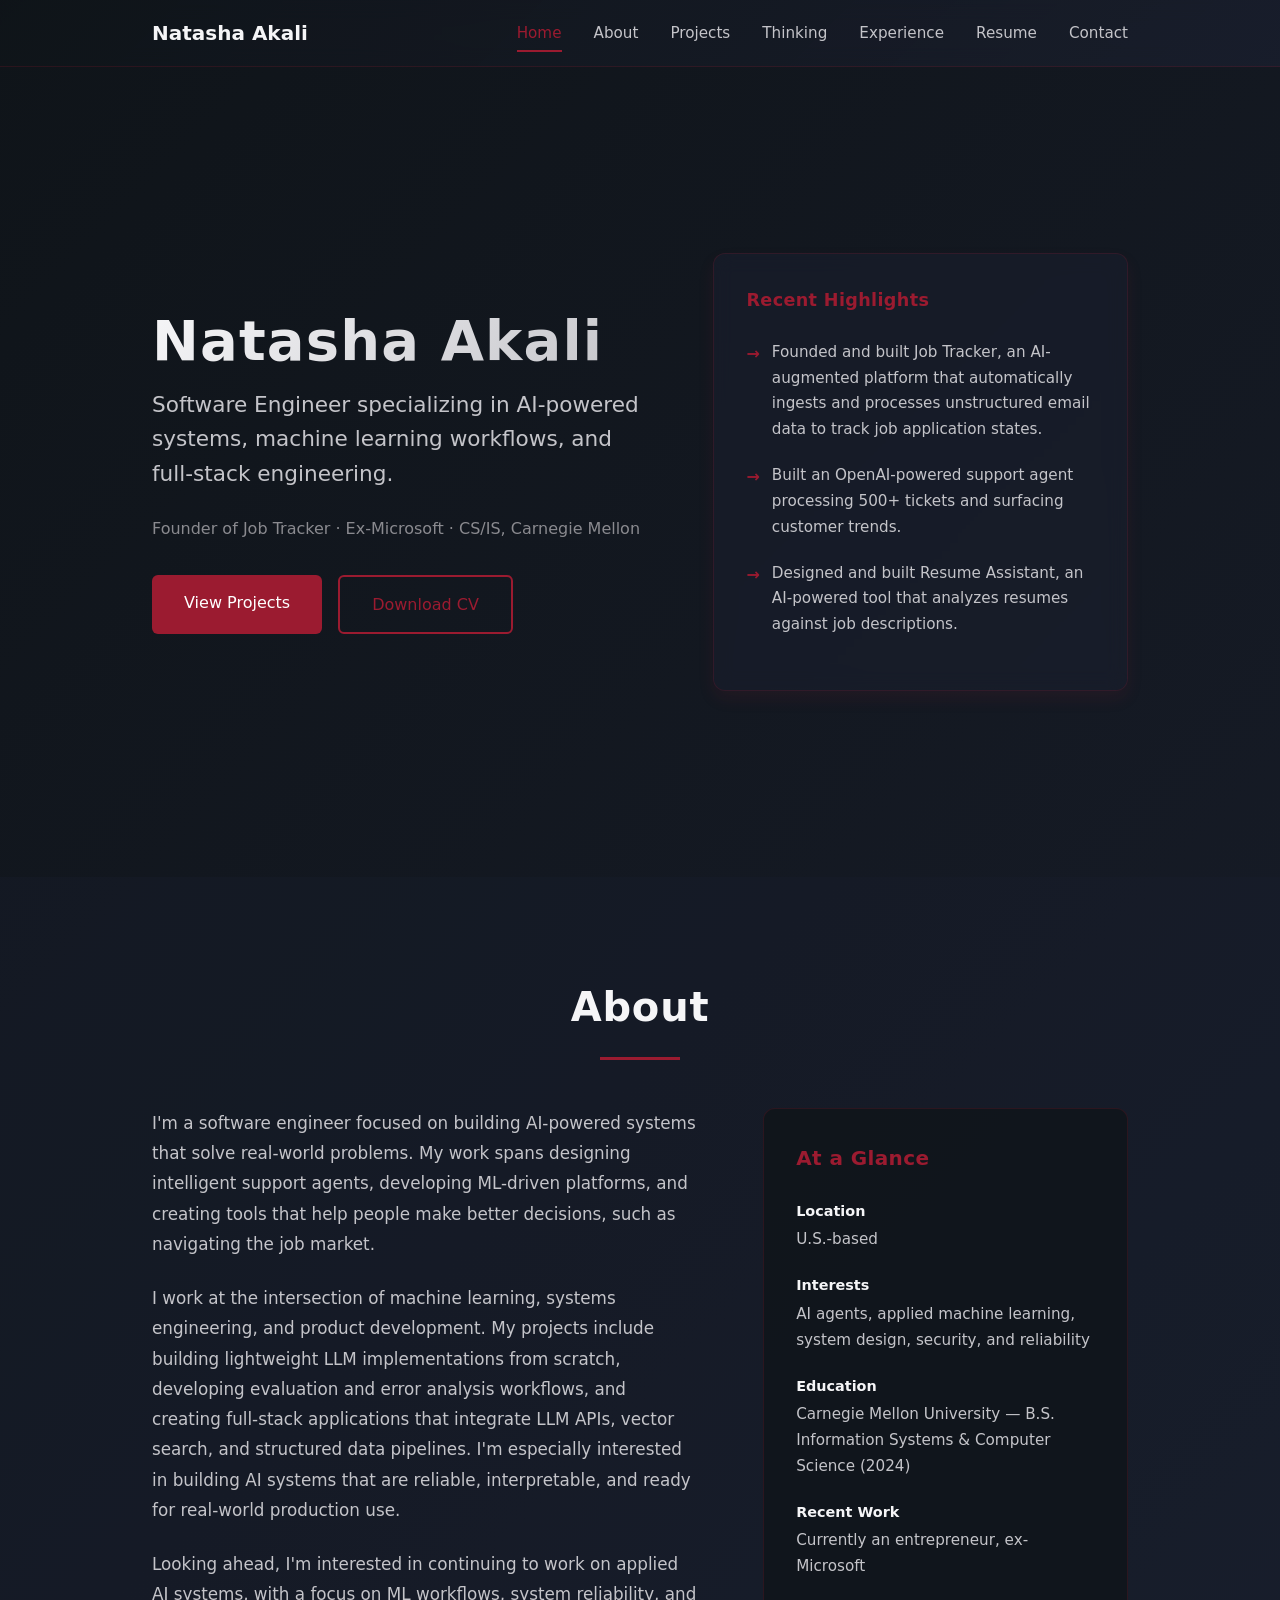
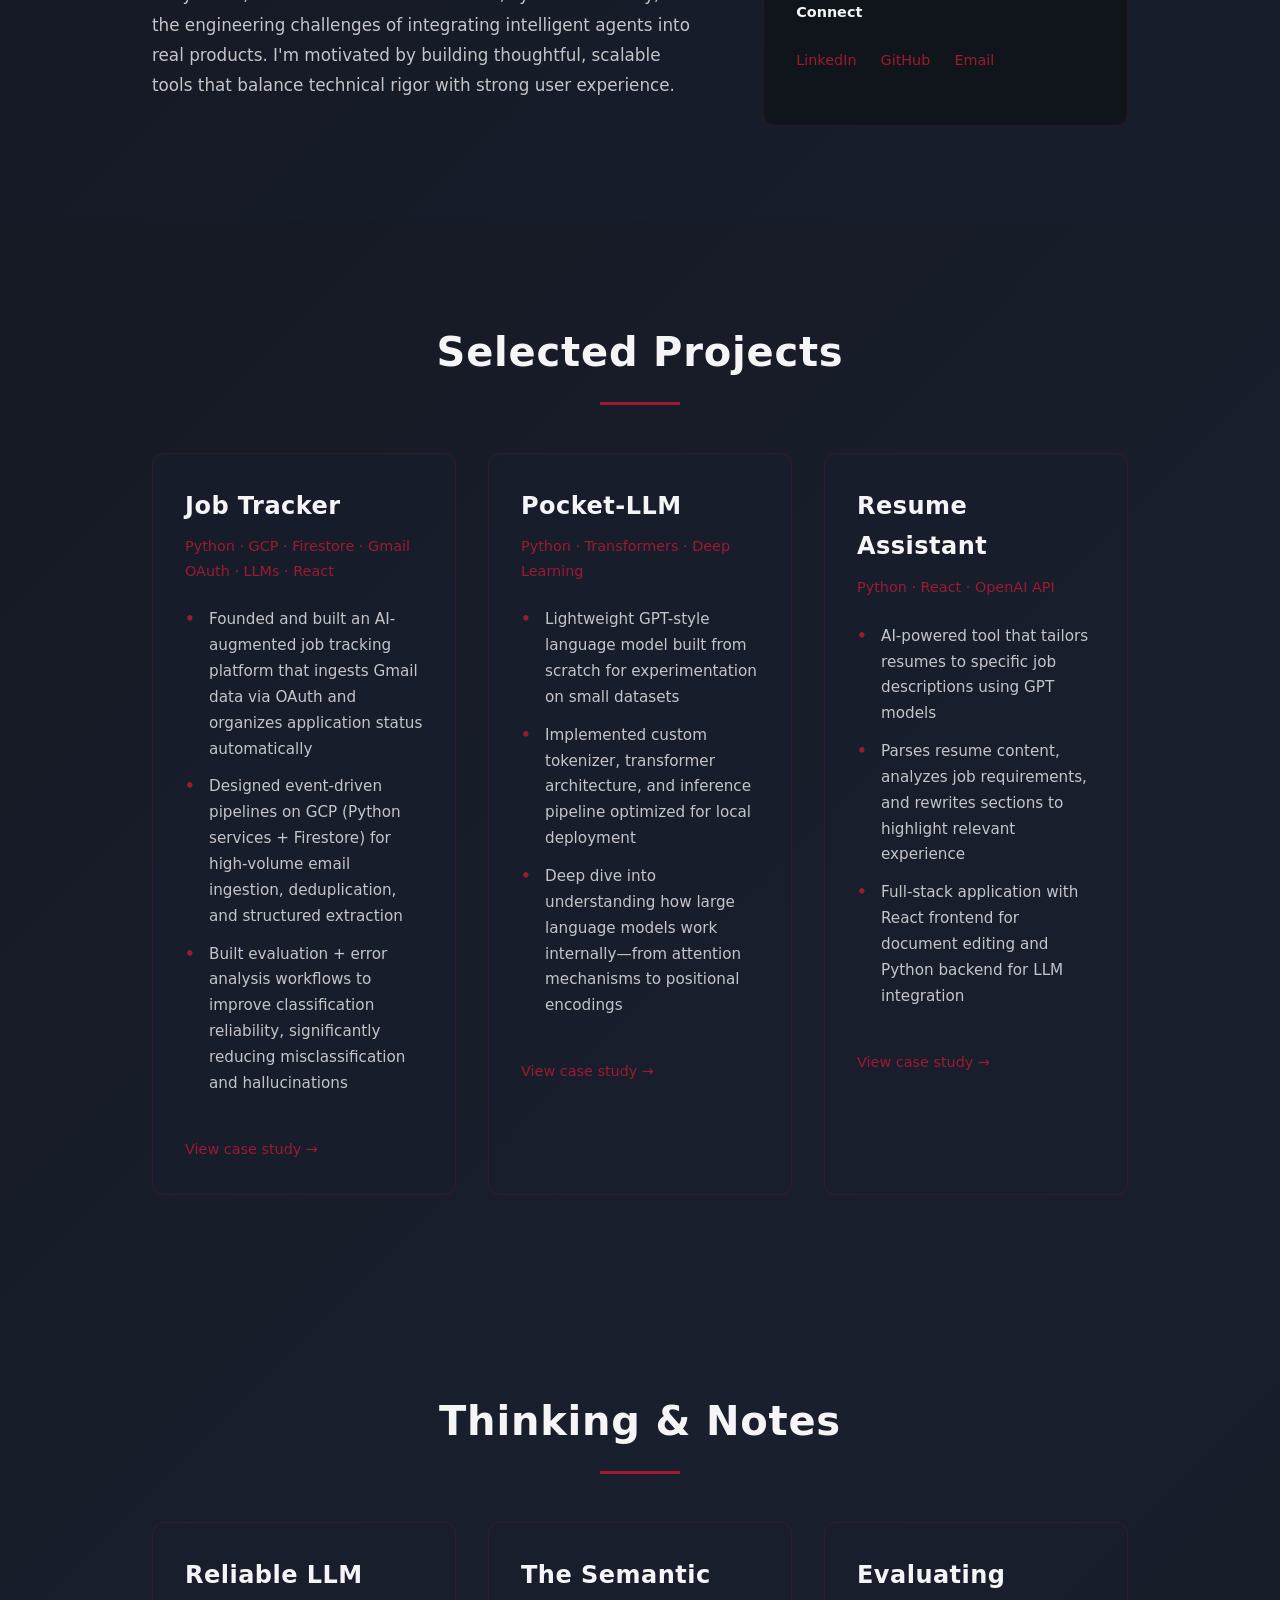
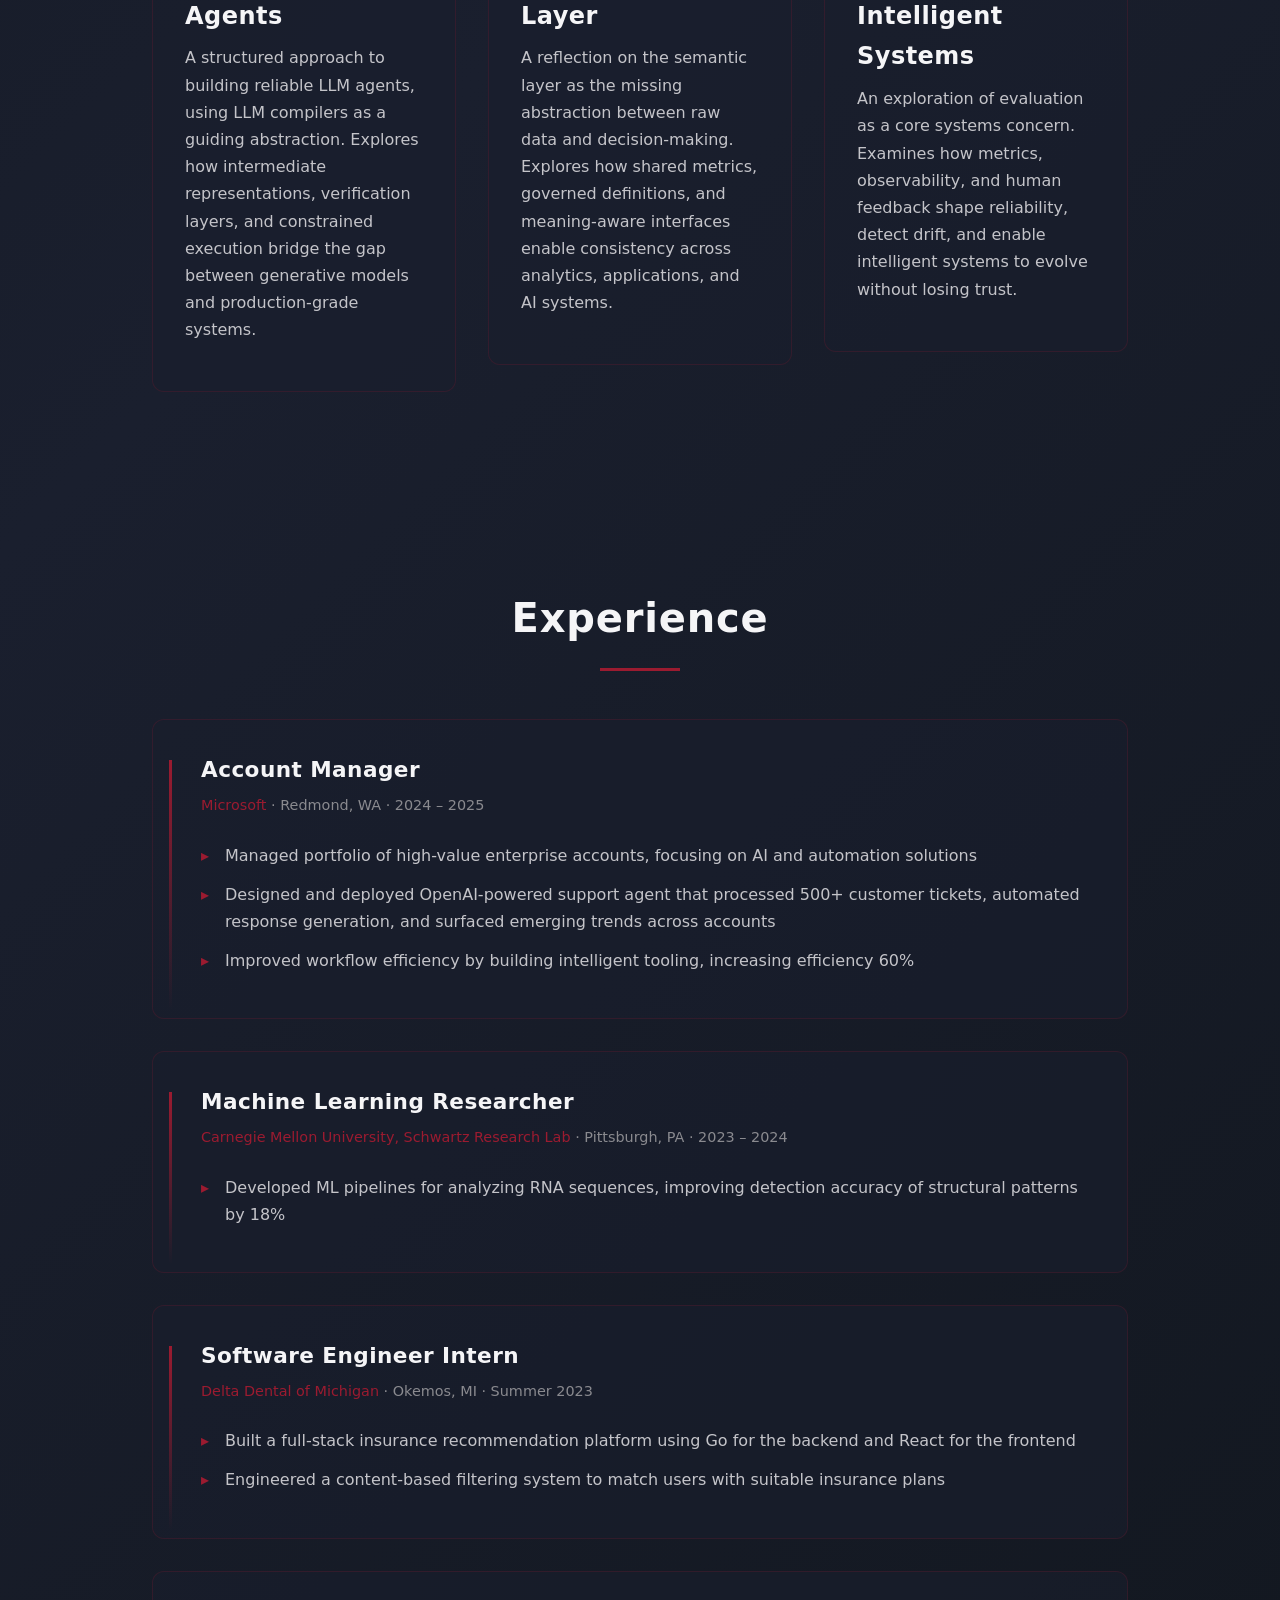
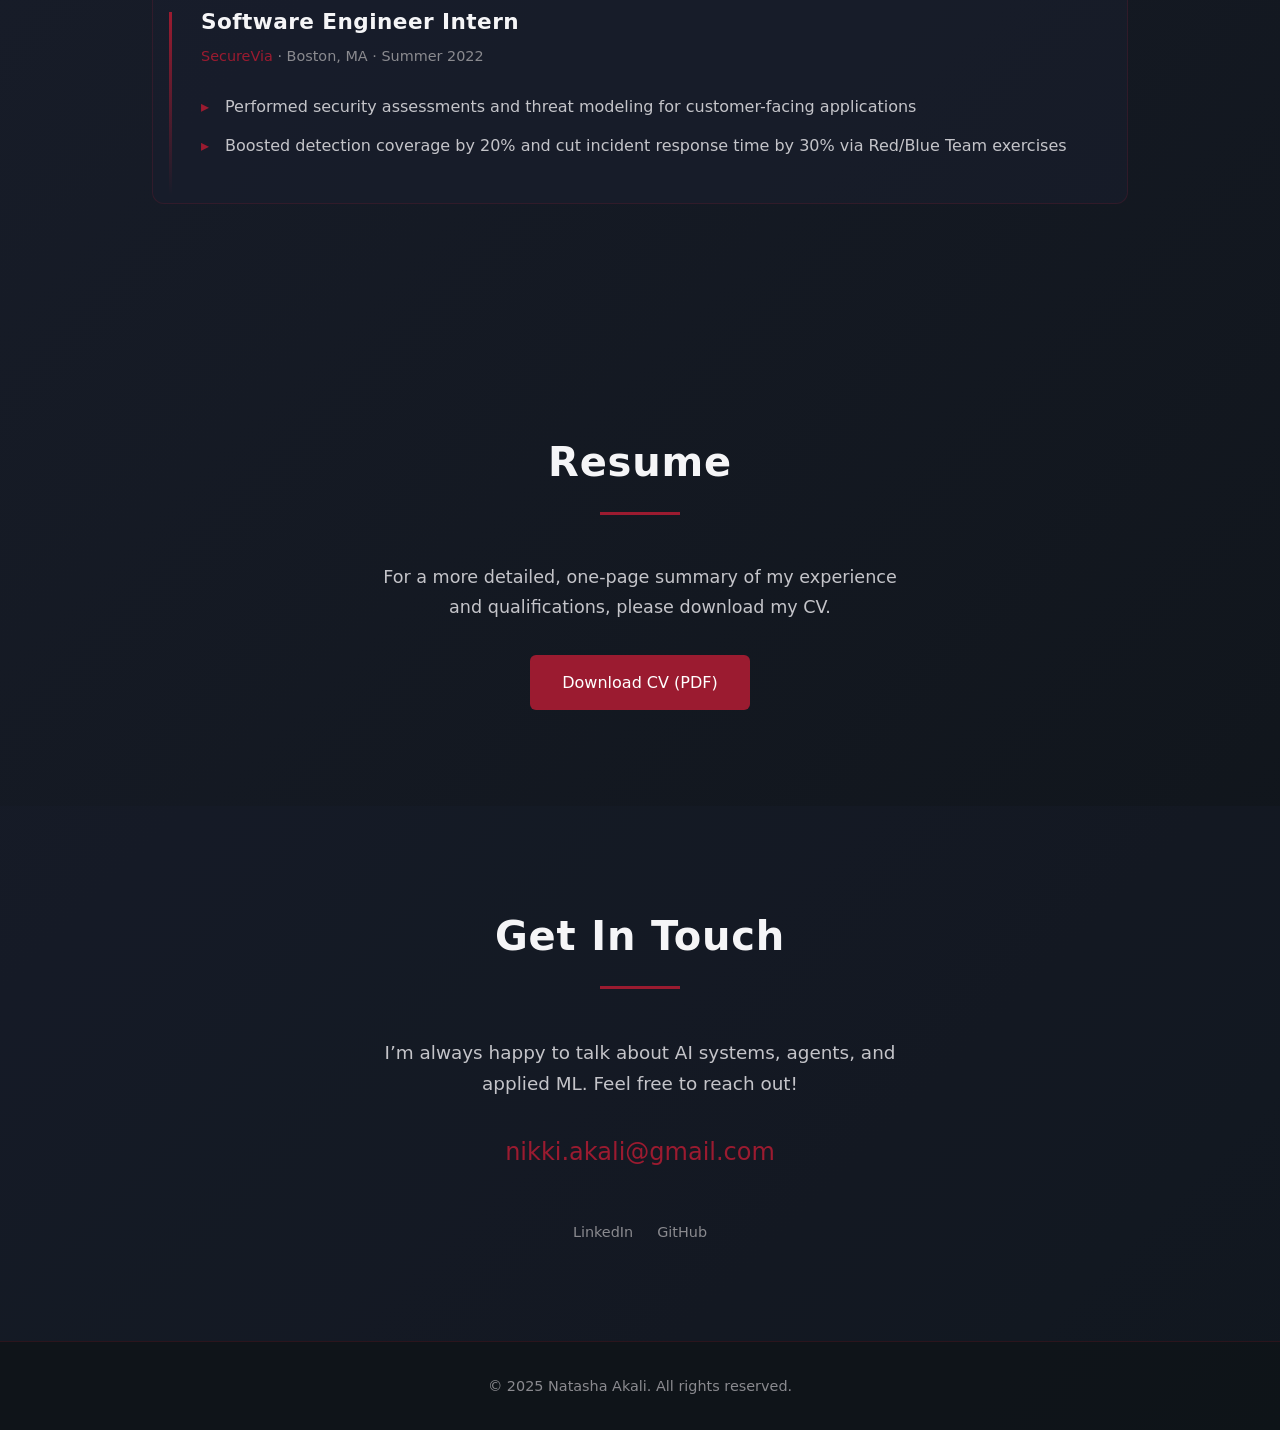
==== index.html @ da44cf82 "Update index.html" ====
<!DOCTYPE html>
<html lang="en">
<head>
    <meta charset="UTF-8">
    <meta name="viewport" content="width=device-width, initial-scale=1.0">
    <title>Natasha Akali | AI Engineer</title>
    <style>
        /* ============================================
           RESET & GLOBAL STYLES
           ============================================ */
        * {
            margin: 0;
            padding: 0;
            box-sizing: border-box;
        }

        html {
            scroll-behavior: smooth;
        }

        body {
            font-family: system-ui, -apple-system, BlinkMacSystemFont, "Inter", "Segoe UI", sans-serif;
            background: linear-gradient(135deg, #0f1419 0%, #1a1f2e 50%, #0f1419 100%);
            color: #e8e9ed;
            line-height: 1.7;
            font-size: 16px;
            overflow-x: hidden;
        }

        /* ============================================
           TYPOGRAPHY
           ============================================ */
        h1, h2, h3, h4, h5, h6 {
            letter-spacing: 0.02em;
            font-weight: 600;
            color: #f5f5f7;
        }

        h1 {
            font-size: clamp(2.25rem, 5vw + 1rem, 3.5rem);
            line-height: 1.1;
            margin-bottom: 1rem;
        }

        h2 {
            font-size: 2.5rem;
            margin-bottom: 1.5rem;
        }

        h3 {
            font-size: 1.75rem;
            margin-bottom: 1rem;
        }

        h4 {
            font-size: 1.25rem;
            margin-bottom: 0.75rem;
        }

        p {
            color: #c4c4c9;
            margin-bottom: 1rem;
        }

        a {
            color: #9b1b30;
            text-decoration: none;
            transition: all 0.3s ease;
        }

        a:hover {
        }

        /* ============================================
           LAYOUT UTILITIES
           ============================================ */
        .container {
            max-width: 1040px;
            margin: 0 auto;
            padding: 0 2rem;
        }

        .section {
            padding: 6rem 0;
        }

        .section-title {
            text-align: center;
            margin-bottom: 3rem;
            position: relative;
        }

        .section-title::after {
            content: '';
            display: block;
            width: 80px;
            height: 3px;
            background: #9b1b30;
            margin: 1rem auto 0;
        }

        /* ============================================
           NAVBAR
           ============================================ */
        .navbar {
            position: sticky;
            top: 0;
            background: linear-gradient(135deg, rgba(15, 20, 25, 0.9) 0%, rgba(26, 31, 46, 0.8) 100%);
            backdrop-filter: blur(10px);
            border-bottom: 1px solid rgba(155, 27, 48, 0.2);
            padding: 1rem 0;
            z-index: 1000;
        }

        .navbar .container {
            display: flex;
            justify-content: space-between;
            align-items: center;
        }

        .navbar-brand {
            font-size: 1.25rem;
            font-weight: 600;
            color: #f5f5f7;
            text-decoration: none;
        }

        .navbar-nav {
            display: flex;
            gap: 2rem;
            list-style: none;
        }

        .navbar-nav a {
            position: relative;
            color: #c4c4c9;
            text-decoration: none;
            font-size: 0.95rem;
            transition: all 0.3s ease;
            border-bottom: 2px solid transparent;
            padding-bottom: 0.5rem;
        }

        .navbar-nav a:hover {
            color: #9b1b30;
            border-bottom-color: #9b1b30;
            text-decoration: underline;
        }

        .navbar-nav a.nav-link--active {
            color: #9b1b30;
            border-bottom-color: #9b1b30;
        }

        /* ============================================
           BUTTONS
           ============================================ */
        .btn {
            display: inline-block;
            padding: 0.875rem 2rem;
            border-radius: 6px;
            font-weight: 500;
            text-decoration: none;
            transition: all 0.3s ease;
            cursor: pointer;
            border: none;
            font-size: 1rem;
        }

        .btn-primary {
            background: #9b1b30;
            color: #ffffff;
        }

        .btn-primary:hover {
            background: #b32338;
            transform: translateY(-2px);
            box-shadow: 0 8px 16px rgba(155, 27, 48, 0.3);
            text-decoration: none;
        }

        .btn-ghost {
            background: transparent;
            border: 2px solid #9b1b30;
            color: #9b1b30;
        }

        .btn-ghost:hover {
            background: rgba(155, 27, 48, 0.1);
            transform: translateY(-2px);
            text-decoration: none;
        }

        .btn-group {
            display: flex;
            gap: 1rem;
            flex-wrap: wrap;
        }

        /* ============================================
           HERO SECTION
           ============================================ */
        #home {
            min-height: 90vh;
            display: flex;
            align-items: center;
            padding: 4rem 0;
        }

        .hero-content {
            display: grid;
            grid-template-columns: 1.2fr 1fr;
            gap: 4rem;
            align-items: center;
        }

        .hero-left h1 {
            background: linear-gradient(135deg, #f5f5f7 0%, #c4c4c9 100%);
            -webkit-background-clip: text;
            -webkit-text-fill-color: transparent;
            background-clip: text;
        }

        .hero-tagline {
            font-size: 1.35rem;
            color: #c4c4c9;
            margin-bottom: 1.5rem;
            line-height: 1.6;
        }

        .hero-meta {
            color: #8a8a8f;
            font-size: 1rem;
            margin-bottom: 2rem;
        }

        .highlights-card {
            background: rgba(26, 31, 46, 0.6);
            border: 1px solid rgba(155, 27, 48, 0.2);
            border-radius: 12px;
            padding: 2rem;
            backdrop-filter: blur(10px);
            box-shadow: 0 8px 16px rgba(155, 27, 48, 0.1);
        }

        .highlights-card h4 {
            color: #9b1b30;
            margin-bottom: 1.5rem;
            font-size: 1.1rem;
        }

        .highlight-item {
            display: flex;
            gap: 0.75rem;
            margin-bottom: 1.25rem;
            align-items: flex-start;
        }

        .highlight-item::before {
            content: '→';
            color: #9b1b30;
            font-weight: bold;
            flex-shrink: 0;
        }

        .highlight-item p {
            margin: 0;
            font-size: 0.95rem;
            color: #c4c4c9;
        }

        /* ============================================
           ABOUT SECTION
           ============================================ */
        #about {
            background: rgba(26, 31, 46, 0.3);
        }

        .about-content {
            display: grid;
            grid-template-columns: 1.5fr 1fr;
            gap: 4rem;
        }

        .about-text p {
            font-size: 1.05rem;
            line-height: 1.8;
            margin-bottom: 1.5rem;
        }
        .glance-box {
            background: rgba(15, 20, 25, 0.8);
            border: 1px solid rgba(155, 27, 48, 0.2);
            border-radius: 12px;
            padding: 2rem;
            height: fit-content;
            justify-self: end;
        }

        .glance-box h4 {
            color: #9b1b30;
            margin-bottom: 1.5rem;
        }

        .glance-item {
            margin-bottom: 1.25rem;
        }

        .glance-item strong {
            display: block;
            color: #f5f5f7;
            font-size: 0.9rem;
            margin-bottom: 0.25rem;
        }

        .glance-item p {
            margin: 0;
            font-size: 0.95rem;
        }

        .glance-links {
            display: flex;
            gap: 1.5rem;
            margin-top: 1.5rem;
        }

        .glance-links a {
            font-size: 0.9rem;
        }

        .glance-links a:hover {
            text-decoration: underline;
        }

        /* ============================================
           CARDS (Projects, Experience, Notes)
           ============================================ */
        .cards-grid {
            display: grid;
            grid-template-columns: repeat(auto-fit, minmax(300px, 1fr));
            gap: 2rem;
            margin-top: 2rem;
        }

        .card {
            background: rgba(26, 31, 46, 0.6);
            border: 1px solid rgba(155, 27, 48, 0.2);
            border-radius: 12px;
            padding: 2rem;
            transition: all 0.3s ease;
        }

        .card--clickable:hover {
            transform: translateY(-4px);
            box-shadow: 0 12px 24px rgba(155, 27, 48, 0.2);
            border-color: rgba(155, 27, 48, 0.4);
            cursor: pointer;
        }

        .card--clickable:hover h3 {
            color: #9b1b30;
            text-decoration: underline;
        }

        .card h3 {
            color: #f5f5f7;
            font-size: 1.5rem;
            margin-bottom: 0.5rem;
            text-decoration: none;
        }

        .card-subtitle {
            color: #9b1b30;
            font-size: 0.9rem;
            margin-bottom: 1rem;
            font-weight: 500;
        }

        .card ul {
            list-style: none;
            margin: 1.5rem 0;
        }

        .card ul li {
            margin-bottom: 0.75rem;
            padding-left: 1.5rem;
            position: relative;
            color: #c4c4c9;
            font-size: 0.95rem;
        }

        .card ul li::before {
            content: '•';
            position: absolute;
            left: 0;
            color: #9b1b30;
            font-weight: bold;
        }

        .card-link {
            display: inline-block;
            margin-top: 1rem;
            color: #9b1b30;
            font-size: 0.9rem;
            font-weight: 500;
        }

        .card-link:hover {
            color: #c41e3a;
            text-decoration: underline;
        }

        /* ============================================
           EXPERIENCE SECTION
           ============================================ */
        .experience-timeline {
            margin-top: 3rem;
        }

        .experience-item {
            background: rgba(26, 31, 46, 0.6);
            border: 1px solid rgba(155, 27, 48, 0.2);
            border-radius: 12px;
            padding: 2rem;
            margin-bottom: 2rem;
            position: relative;
            padding-left: 3rem;
            transition: all 0.3s ease;
        }

        .experience-item::before {
            content: '';
            position: absolute;
            left: 1rem;
            top: 2.5rem;
            width: 3px;
            height: calc(100% - 3rem);
            background: linear-gradient(to bottom, #9b1b30, transparent);
        }

        .experience-item:hover {
        }

        .experience-header {
            margin-bottom: 1.5rem;
        }

        .experience-header h3 {
            font-size: 1.35rem;
            margin-bottom: 0.25rem;
        }

        .experience-meta {
            color: #8a8a8f;
            font-size: 0.9rem;
        }

        .experience-company {
            color: #9b1b30;
            font-weight: 500;
        }

        .experience-item ul {
            list-style: none;
        }

        .experience-item ul li {
            margin-bottom: 0.75rem;
            padding-left: 1.5rem;
            position: relative;
            color: #c4c4c9;
        }

        .experience-item ul li::before {
            content: '▸';
            position: absolute;
            left: 0;
            color: #9b1b30;
        }

        /* ============================================
           SKILLS SECTION
           ============================================ */
        #skills {
            background: rgba(26, 31, 46, 0.3);
        }

        .skills-grid {
            display: grid;
            grid-template-columns: repeat(auto-fit, minmax(280px, 1fr));
            gap: 2rem;
            margin-top: 2rem;
        }

        .skill-category {
            background: rgba(15, 20, 25, 0.8);
            border: 1px solid rgba(155, 27, 48, 0.2);
            border-radius: 12px;
            padding: 2rem;
        }

        .skill-category h4 {
            color: #9b1b30;
            margin-bottom: 1.25rem;
            font-size: 1.1rem;
        }

        .skill-tags {
            display: flex;
            flex-wrap: wrap;
            gap: 0.5rem;
        }

        .skill-tag {
            background: rgba(155, 27, 48, 0.1);
            border: 1px solid rgba(155, 27, 48, 0.3);
            color: #e8e9ed;
            padding: 0.5rem 1rem;
            border-radius: 20px;
            font-size: 0.85rem;
            transition: all 0.3s ease;
        }

        .skill-tag:hover {
        }

        /* ============================================
           RESUME SECTION
           ============================================ */
        .resume-content {
            text-align: center;
            max-width: 600px;
            margin: 0 auto;
        }

        .resume-content p {
            font-size: 1.1rem;
            margin-bottom: 2rem;
        }

        /* ============================================
           CONTACT SECTION
           ============================================ */
        #contact {
            background: rgba(26, 31, 46, 0.3);
        }

        .contact-content {
            text-align: center;
            max-width: 600px;
            margin: 0 auto;
        }

        .contact-content p {
            font-size: 1.15rem;
            margin-bottom: 2rem;
        }

        .contact-email {
            font-size: 1.5rem;
            font-weight: 500;
            color: #9b1b30;
            display: inline-block;
            margin-bottom: 3rem;
        }

        /* ============================================
           FOOTER
           ============================================ */
        .footer {
            background: rgba(15, 20, 25, 0.9);
            border-top: 1px solid rgba(155, 27, 48, 0.2);
            padding: 2rem 0;
            text-align: center;
        }

        .footer p {
            margin: 0;
            color: #8a8a8f;
            font-size: 0.9rem;
        }

        .footer-links {
            display: flex;
            gap: 1.5rem;
        }

        .footer-links a {
            color: #8a8a8f;
            font-size: 0.9rem;
        }

        .footer-links a:hover {
            color: #9b1b30;
            text-decoration: underline;
        }

        /* ============================================
           RESPONSIVE DESIGN
           ============================================ */
        @media (max-width: 968px) {
            .hero-content,
            .about-content {
                grid-template-columns: 1fr;
                gap: 2rem;
            }

            h1 {
                font-size: 2.75rem;
            }

            h2 {
                font-size: 2rem;
            }

            .section {
                padding: 4rem 0;
            }

            .navbar-nav {
                gap: 1rem;
            }

            .cards-grid {
                grid-template-columns: 1fr;
            }
        }

        @media (max-width: 768px) {
            .hero-content {
                grid-template-columns: 1fr;
                gap: 2rem;
            }

            #home {
                padding: 2rem 0 4rem;
            }
        }

        @media (max-width: 640px) {
            .container {
                padding: 0 1.25rem;
            }

            h1 {
                font-size: 2.25rem;
            }

            .navbar-nav {
                display: none;
            }

            .btn-group {
                flex-direction: column;
            }

            .btn {
                width: 100%;
                text-align: center;
            }

            .hero-tagline {
                font-size: 1.15rem;
            }

            .experience-item {
                padding-left: 1.5rem;
            }

            .experience-item::before {
                left: 0.5rem;
            }
        }

        /* ============================================
           ACCESSIBILITY
           ============================================ */
        *:focus {
            outline: 2px solid #9b1b30;
            outline-offset: 2px;
        }

        a:focus {
            text-decoration: underline;
        }
    </style>
</head>
<body>
    <!-- ============================================
         NAVBAR
         ============================================ -->
    <nav class="navbar">
        <div class="container">
            <a href="#home" class="navbar-brand">Natasha Akali</a>
            <ul class="navbar-nav">
                <li><a href="#home" class="nav-link--active">Home</a></li>
                <li><a href="#about">About</a></li>
                <li><a href="#projects">Projects</a></li>
                <li><a href="#thinking">Thinking</a></li>
                <li><a href="#experience">Experience</a></li>
                <li><a href="#resume">Resume</a></li>
                <li><a href="#contact">Contact</a></li>
            </ul>
        </div>
    </nav>

    <!-- ============================================
         HERO SECTION
         ============================================ -->
    <section id="home" class="section">
        <div class="container">
            <div class="hero-content">
                <div class="hero-left">
                    <h1>Natasha Akali</h1>
                    <p class="hero-tagline">Software Engineer specializing in AI-powered systems, machine learning workflows, and full-stack engineering.</p>
                    <p class="hero-meta"> Founder of Job Tracker · Ex-Microsoft · CS/IS, Carnegie Mellon</p>
                    <div class="btn-group">
                        <a href="#projects" class="btn btn-primary">View Projects</a>
                        <a href="assets/resume.pdf" class="btn btn-ghost" download>Download CV</a>
                    </div>
                </div>
                <div class="hero-right">
                    <div class="highlights-card">
                        <h4>Recent Highlights</h4>
                        <div class="highlight-item">
                            <p>Founded and built Job Tracker, an AI-augmented platform that automatically ingests and processes unstructured email data to track job application states.</p>
                        </div>
                        <div class="highlight-item">
                            <p>Built an OpenAI-powered support agent processing 500+ tickets and surfacing customer trends.</p>
                        </div>
                        <div class="highlight-item">
                            <p>Designed and built Resume Assistant, an AI-powered tool that analyzes resumes against job descriptions.</p>
                        </div>
                    </div>
                </div>
            </div>
        </div>
    </section>

    <!-- ============================================
         ABOUT SECTION
         ============================================ -->
    <section id="about" class="section">
        <div class="container">
            <h2 class="section-title">About</h2>
            <div class="about-content">
                <div class="about-text">
                    <p>I'm a software engineer focused on building AI-powered systems that solve real-world problems. My work spans designing intelligent support agents, developing ML-driven platforms, and creating tools that help people make better decisions, such as navigating the job market.</p>
                    
                    <p>I work at the intersection of machine learning, systems engineering, and product development. My projects include building lightweight LLM implementations from scratch, developing evaluation and error analysis workflows, and creating full-stack applications that integrate LLM APIs, vector search, and structured data pipelines. I'm especially interested in building AI systems that are reliable, interpretable, and ready for real-world production use.</p>

                    <p>Looking ahead, I'm interested in continuing to work on applied AI systems, with a focus on ML workflows, system reliability, and the engineering challenges of integrating intelligent agents into real products. I'm motivated by building thoughtful, scalable tools that balance technical rigor with strong user experience.</p>
                </div>
                <div class="about-sidebar">
                    <div class="glance-box">
                        <h4>At a Glance</h4>
                        <div class="glance-item">
                            <strong>Location</strong>
                            <p>U.S.-based</p>
                        </div>
                        <div class="glance-item">
                            <strong>Interests</strong>
                            <p>AI agents, applied machine learning, system design, security, and reliability</p>
                        </div>
                        <div class="glance-item">
                            <strong>Education</strong>
                            <p>Carnegie Mellon University — B.S. Information Systems & Computer Science (2024)</p>
                        </div>
                        <div class="glance-item">
                            <strong>Recent Work</strong>
                            <p>Currently an entrepreneur, ex-Microsoft</p>
                        </div>
                        <div class="glance-item">
                            <strong>Connect</strong>
                            <div class="glance-links">
                                <a href="https://linkedin.com/in/natashaakali" target="_blank">LinkedIn</a>
                                <a href="https://github.com/nikkiakali" target="_blank">GitHub</a>
                                <a href="mailto:nikki.akali@gmail.com">Email</a>
                            </div>
                        </div>
                    </div>
                </div>
            </div>
        </div>
    </section>

    <!-- ============================================
         PROJECTS SECTION
         ============================================ -->
    <section id="projects" class="section">
        <div class="container">
            <h2 class="section-title">Selected Projects</h2>
            <div class="cards-grid">
                <!-- Project 1: Job Tracker -->
                 <div class="card">
                    <h3>Job Tracker</h3>
                    <p class="card-subtitle">Python · GCP · Firestore · Gmail OAuth · LLMs · React</p>
                    <ul>
                        <li>Founded and built an AI-augmented job tracking platform that ingests Gmail data via OAuth and organizes application status automatically</li>
                        <li>Designed event-driven pipelines on GCP (Python services + Firestore) for high-volume email ingestion, deduplication, and structured extraction</li>
                        <li>Built evaluation + error analysis workflows to improve classification reliability, significantly reducing misclassification and hallucinations</li>
                    </ul>
                    <a href="projects/job-tracker.html" class="card-link">View case study →</a>
                </div>


                <!-- Project 2: Pocket-LLM -->
                <div class="card">
                    <h3>Pocket-LLM</h3>
                    <p class="card-subtitle">Python · Transformers · Deep Learning</p>
                    <ul>
                        <li>Lightweight GPT-style language model built from scratch for experimentation on small datasets</li>
                        <li>Implemented custom tokenizer, transformer architecture, and inference pipeline optimized for local deployment</li>
                        <li>Deep dive into understanding how large language models work internally—from attention mechanisms to positional encodings</li>
                    </ul>
                    <a href="projects/pocket-llm.html" class="card-link">View case study →</a>
                </div>


                <!-- Project 3: Resume Assistant -->
                <div class="card">
                    <h3>Resume Assistant</h3>
                    <p class="card-subtitle">Python · React · OpenAI API</p>
                    <ul>
                        <li>AI-powered tool that tailors resumes to specific job descriptions using GPT models</li>
                        <li>Parses resume content, analyzes job requirements, and rewrites sections to highlight relevant experience</li>
                        <li>Full-stack application with React frontend for document editing and Python backend for LLM integration</li>
                    </ul>
                    <a href="projects/resume-assistant.html" class="card-link">View case study →</a>
                </div>
            </div>
        </div>
    </section>

    <!-- ============================================
         THINKING & NOTES SECTION
         ============================================ -->
    <section id="thinking" class="section">
        <div class="container">
            <h2 class="section-title">Thinking & Notes</h2>
            <div class="cards-grid">
                <!-- Note 1 -->
                <a href="notes/note1.html">
                    <div class="card card--clickable">
                        <h3>Reliable LLM Agents</h3>
                        <p>A structured approach to building reliable LLM agents, using LLM compilers as a guiding abstraction. Explores how intermediate representations, verification layers, and constrained execution bridge the gap between generative models and production-grade systems.</p>
                    </div>
                </a>

                <!-- Note 2 -->
                <a href="notes/note2.html">
                    <div class="card card--clickable">
                        <h3>The Semantic Layer</h3>
                        <p>A reflection on the semantic layer as the missing abstraction between raw data and decision-making. Explores how shared metrics, governed definitions, and meaning-aware interfaces enable consistency across analytics, applications, and AI systems.</p>
                    </div>
                </a>

                <!-- Note 3 -->
                <a href="notes/note3.html">
                    <div class="card card--clickable">
                        <h3>Evaluating Intelligent Systems</h3>
                        <p>An exploration of evaluation as a core systems concern. Examines how metrics, observability, and human feedback shape reliability, detect drift, and enable intelligent systems to evolve without losing trust.</p>
                    </div>
                </a>
            </div>
        </div>
    </section>

    <!-- ============================================
         EXPERIENCE SECTION
         ============================================ -->
    <section id="experience" class="section">
        <div class="container">
            <h2 class="section-title">Experience</h2>
            <div class="experience-timeline">
                <!-- Experience 1: Microsoft -->
                <div class="experience-item">
                    <div class="experience-header">
                        <h3>Account Manager</h3>
                        <p class="experience-meta">
                            <span class="experience-company">Microsoft</span> · Redmond, WA · 2024 – 2025
                        </p>
                    </div>
                    <ul>
                        <li>Managed portfolio of high-value enterprise accounts, focusing on AI and automation solutions</li>
                        <li>Designed and deployed OpenAI-powered support agent that processed 500+ customer tickets, automated response generation, and surfaced emerging trends across accounts</li>
                        <li>Improved workflow efficiency by building intelligent tooling, increasing efficiency 60%</li>
                    </ul>
                </div>

                <!-- Experience 2: Carnegie Mellon -->
                <div class="experience-item">
                    <div class="experience-header">
                        <h3>Machine Learning Researcher</h3>
                        <p class="experience-meta">
                            <span class="experience-company">Carnegie Mellon University, Schwartz Research Lab</span> · Pittsburgh, PA · 2023 – 2024
                        </p>
                    </div>
                    <ul>
                        <li>Developed ML pipelines for analyzing RNA sequences, improving detection accuracy of structural patterns by 18%</li>
                    </ul>
                </div>
                
                <!-- Experience 3: Delta Dental -->
                <div class="experience-item">
                    <div class="experience-header">
                        <h3>Software Engineer Intern</h3>
                        <p class="experience-meta">
                            <span class="experience-company">Delta Dental of Michigan</span> · Okemos, MI · Summer 2023
                        </p>
                    </div>
                    <ul>
                        <li>Built a full-stack insurance recommendation platform using Go for the backend and React for the frontend</li>
                        <li>Engineered a content-based filtering system to match users with suitable insurance plans</li>
                    </ul>
                </div>
                
                <!-- Experience 4: SecureVia -->
                <div class="experience-item">
                    <div class="experience-header">
                        <h3>Software Engineer Intern</h3>
                        <p class="experience-meta">
                            <span class="experience-company">SecureVia</span> · Boston, MA · Summer 2022
                        </p>
                    </div>
                    <ul>
                        <li>Performed security assessments and threat modeling for customer-facing applications</li>
                        <li>Boosted detection coverage by 20% and cut incident response time by 30% via Red/Blue Team exercises</li>
                    </ul>
                </div>
            </div>
        </div>
    </section>

    <!-- ============================================
         RESUME (CV) SECTION
         ============================================ -->
    <section id="resume" class="section">
        <div class="container resume-content">
            <h2 class="section-title">Resume</h2>
            <p>For a more detailed, one-page summary of my experience and qualifications, please download my CV.</p>
            <a href="assets/resume.pdf" class="btn btn-primary" download>Download CV (PDF)</a>
        </div>
    </section>
    
    <!-- ============================================
         CONTACT SECTION
         ============================================ -->
    <section id="contact" class="section">
        <div class="container contact-content">
            <h2 class="section-title">Get In Touch</h2>
            <p>I’m always happy to talk about AI systems, agents, and applied ML. Feel free to reach out!</p>
            <a href="mailto:nikki.akali@gmail.com" class="contact-email">nikki.akali@gmail.com</a>
            <div class="footer-links" style="justify-content: center;">
                <a href="https://linkedin.com/in/natashaakali" target="_blank">LinkedIn</a>
                <a href="https://github.com/nikkiakali" target="_blank">GitHub</a>
            </div>
        </div>
    </section>

    <!-- ============================================
         FOOTER
         ============================================ -->
    <footer class="footer">
        <div class="container footer-content">
            <p>&copy; 2025 Natasha Akali. All rights reserved.</p>
        </div>
    </footer>
</body>
</html>
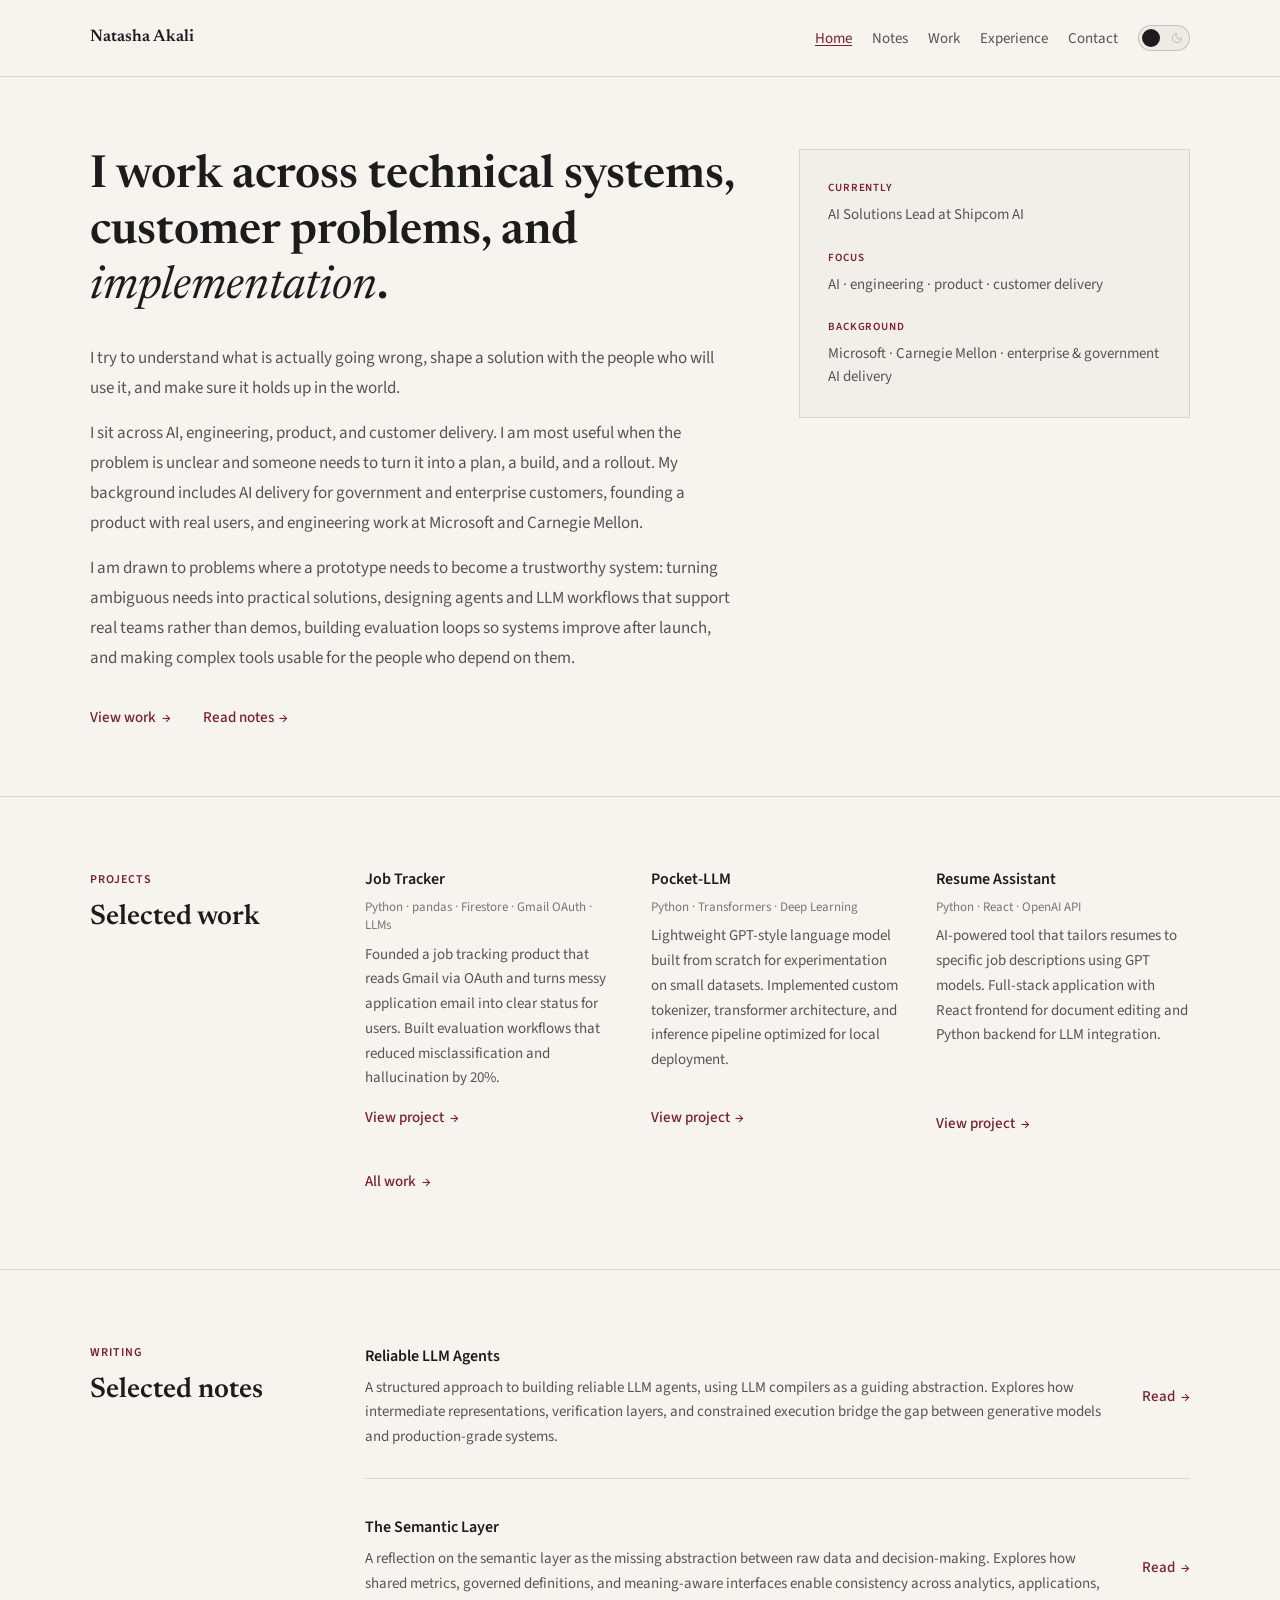
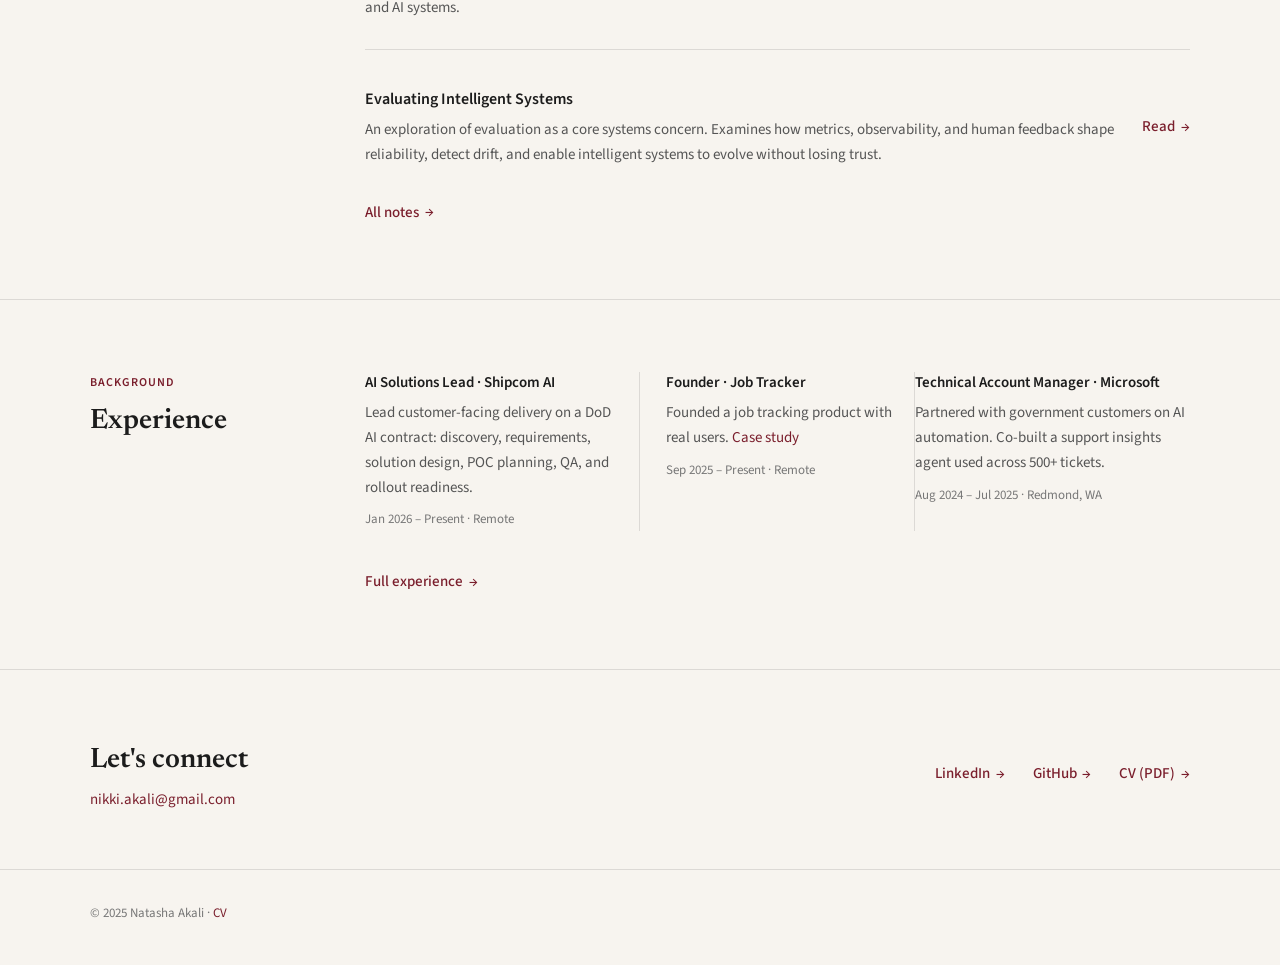
==== commit 8f9ca710: "Build editorial portfolio redesign" ====
--- a/index.html
+++ b/index.html
@@ -3,967 +3,201 @@
 <head>
     <meta charset="UTF-8">
     <meta name="viewport" content="width=device-width, initial-scale=1.0">
-    <title>Natasha Akali | AI Engineer</title>
-    <style>
-        /* ============================================
-           RESET & GLOBAL STYLES
-           ============================================ */
-        * {
-            margin: 0;
-            padding: 0;
-            box-sizing: border-box;
-        }
-
-        html {
-            scroll-behavior: smooth;
-        }
-
-        body {
-            font-family: system-ui, -apple-system, BlinkMacSystemFont, "Inter", "Segoe UI", sans-serif;
-            background: linear-gradient(135deg, #0f1419 0%, #1a1f2e 50%, #0f1419 100%);
-            color: #e8e9ed;
-            line-height: 1.7;
-            font-size: 16px;
-            overflow-x: hidden;
-        }
-
-        /* ============================================
-           TYPOGRAPHY
-           ============================================ */
-        h1, h2, h3, h4, h5, h6 {
-            letter-spacing: 0.02em;
-            font-weight: 600;
-            color: #f5f5f7;
-        }
-
-        h1 {
-            font-size: clamp(2.25rem, 5vw + 1rem, 3.5rem);
-            line-height: 1.1;
-            margin-bottom: 1rem;
-        }
-
-        h2 {
-            font-size: 2.5rem;
-            margin-bottom: 1.5rem;
-        }
-
-        h3 {
-            font-size: 1.75rem;
-            margin-bottom: 1rem;
-        }
-
-        h4 {
-            font-size: 1.25rem;
-            margin-bottom: 0.75rem;
-        }
-
-        p {
-            color: #c4c4c9;
-            margin-bottom: 1rem;
-        }
-
-        a {
-            color: #9b1b30;
-            text-decoration: none;
-            transition: all 0.3s ease;
-        }
-
-        a:hover {
-        }
-
-        /* ============================================
-           LAYOUT UTILITIES
-           ============================================ */
-        .container {
-            max-width: 1040px;
-            margin: 0 auto;
-            padding: 0 2rem;
-        }
-
-        .section {
-            padding: 6rem 0;
-        }
-
-        .section-title {
-            text-align: center;
-            margin-bottom: 3rem;
-            position: relative;
-        }
-
-        .section-title::after {
-            content: '';
-            display: block;
-            width: 80px;
-            height: 3px;
-            background: #9b1b30;
-            margin: 1rem auto 0;
-        }
-
-        /* ============================================
-           NAVBAR
-           ============================================ */
-        .navbar {
-            position: sticky;
-            top: 0;
-            background: linear-gradient(135deg, rgba(15, 20, 25, 0.9) 0%, rgba(26, 31, 46, 0.8) 100%);
-            backdrop-filter: blur(10px);
-            border-bottom: 1px solid rgba(155, 27, 48, 0.2);
-            padding: 1rem 0;
-            z-index: 1000;
-        }
-
-        .navbar .container {
-            display: flex;
-            justify-content: space-between;
-            align-items: center;
-        }
-
-        .navbar-brand {
-            font-size: 1.25rem;
-            font-weight: 600;
-            color: #f5f5f7;
-            text-decoration: none;
-        }
-
-        .navbar-nav {
-            display: flex;
-            gap: 2rem;
-            list-style: none;
-        }
-
-        .navbar-nav a {
-            position: relative;
-            color: #c4c4c9;
-            text-decoration: none;
-            font-size: 0.95rem;
-            transition: all 0.3s ease;
-            border-bottom: 2px solid transparent;
-            padding-bottom: 0.5rem;
-        }
-
-        .navbar-nav a:hover {
-            color: #9b1b30;
-            border-bottom-color: #9b1b30;
-            text-decoration: underline;
-        }
-
-        .navbar-nav a.nav-link--active {
-            color: #9b1b30;
-            border-bottom-color: #9b1b30;
-        }
-
-        /* ============================================
-           BUTTONS
-           ============================================ */
-        .btn {
-            display: inline-block;
-            padding: 0.875rem 2rem;
-            border-radius: 6px;
-            font-weight: 500;
-            text-decoration: none;
-            transition: all 0.3s ease;
-            cursor: pointer;
-            border: none;
-            font-size: 1rem;
-        }
-
-        .btn-primary {
-            background: #9b1b30;
-            color: #ffffff;
-        }
-
-        .btn-primary:hover {
-            background: #b32338;
-            transform: translateY(-2px);
-            box-shadow: 0 8px 16px rgba(155, 27, 48, 0.3);
-            text-decoration: none;
-        }
-
-        .btn-ghost {
-            background: transparent;
-            border: 2px solid #9b1b30;
-            color: #9b1b30;
-        }
-
-        .btn-ghost:hover {
-            background: rgba(155, 27, 48, 0.1);
-            transform: translateY(-2px);
-            text-decoration: none;
-        }
-
-        .btn-group {
-            display: flex;
-            gap: 1rem;
-            flex-wrap: wrap;
-        }
-
-        /* ============================================
-           HERO SECTION
-           ============================================ */
-        #home {
-            min-height: 90vh;
-            display: flex;
-            align-items: center;
-            padding: 4rem 0;
-        }
-
-        .hero-content {
-            display: grid;
-            grid-template-columns: 1.2fr 1fr;
-            gap: 4rem;
-            align-items: center;
-        }
-
-        .hero-left h1 {
-            background: linear-gradient(135deg, #f5f5f7 0%, #c4c4c9 100%);
-            -webkit-background-clip: text;
-            -webkit-text-fill-color: transparent;
-            background-clip: text;
-        }
-
-        .hero-tagline {
-            font-size: 1.35rem;
-            color: #c4c4c9;
-            margin-bottom: 1.5rem;
-            line-height: 1.6;
-        }
-
-        .hero-meta {
-            color: #8a8a8f;
-            font-size: 1rem;
-            margin-bottom: 2rem;
-        }
-
-        .highlights-card {
-            background: rgba(26, 31, 46, 0.6);
-            border: 1px solid rgba(155, 27, 48, 0.2);
-            border-radius: 12px;
-            padding: 2rem;
-            backdrop-filter: blur(10px);
-            box-shadow: 0 8px 16px rgba(155, 27, 48, 0.1);
-        }
-
-        .highlights-card h4 {
-            color: #9b1b30;
-            margin-bottom: 1.5rem;
-            font-size: 1.1rem;
-        }
-
-        .highlight-item {
-            display: flex;
-            gap: 0.75rem;
-            margin-bottom: 1.25rem;
-            align-items: flex-start;
-        }
-
-        .highlight-item::before {
-            content: '→';
-            color: #9b1b30;
-            font-weight: bold;
-            flex-shrink: 0;
-        }
-
-        .highlight-item p {
-            margin: 0;
-            font-size: 0.95rem;
-            color: #c4c4c9;
-        }
-
-        /* ============================================
-           ABOUT SECTION
-           ============================================ */
-        #about {
-            background: rgba(26, 31, 46, 0.3);
-        }
-
-        .about-content {
-            display: grid;
-            grid-template-columns: 1.5fr 1fr;
-            gap: 4rem;
-        }
-
-        .about-text p {
-            font-size: 1.05rem;
-            line-height: 1.8;
-            margin-bottom: 1.5rem;
-        }
-        .glance-box {
-            background: rgba(15, 20, 25, 0.8);
-            border: 1px solid rgba(155, 27, 48, 0.2);
-            border-radius: 12px;
-            padding: 2rem;
-            height: fit-content;
-            justify-self: end;
-        }
-
-        .glance-box h4 {
-            color: #9b1b30;
-            margin-bottom: 1.5rem;
-        }
-
-        .glance-item {
-            margin-bottom: 1.25rem;
-        }
-
-        .glance-item strong {
-            display: block;
-            color: #f5f5f7;
-            font-size: 0.9rem;
-            margin-bottom: 0.25rem;
-        }
-
-        .glance-item p {
-            margin: 0;
-            font-size: 0.95rem;
-        }
-
-        .glance-links {
-            display: flex;
-            gap: 1.5rem;
-            margin-top: 1.5rem;
-        }
-
-        .glance-links a {
-            font-size: 0.9rem;
-        }
-
-        .glance-links a:hover {
-            text-decoration: underline;
-        }
-
-        /* ============================================
-           CARDS (Projects, Experience, Notes)
-           ============================================ */
-        .cards-grid {
-            display: grid;
-            grid-template-columns: repeat(auto-fit, minmax(300px, 1fr));
-            gap: 2rem;
-            margin-top: 2rem;
-        }
-
-        .card {
-            background: rgba(26, 31, 46, 0.6);
-            border: 1px solid rgba(155, 27, 48, 0.2);
-            border-radius: 12px;
-            padding: 2rem;
-            transition: all 0.3s ease;
-        }
-
-        .card--clickable:hover {
-            transform: translateY(-4px);
-            box-shadow: 0 12px 24px rgba(155, 27, 48, 0.2);
-            border-color: rgba(155, 27, 48, 0.4);
-            cursor: pointer;
-        }
-
-        .card--clickable:hover h3 {
-            color: #9b1b30;
-            text-decoration: underline;
-        }
-
-        .card h3 {
-            color: #f5f5f7;
-            font-size: 1.5rem;
-            margin-bottom: 0.5rem;
-            text-decoration: none;
-        }
-
-        .card-subtitle {
-            color: #9b1b30;
-            font-size: 0.9rem;
-            margin-bottom: 1rem;
-            font-weight: 500;
-        }
-
-        .card ul {
-            list-style: none;
-            margin: 1.5rem 0;
-        }
-
-        .card ul li {
-            margin-bottom: 0.75rem;
-            padding-left: 1.5rem;
-            position: relative;
-            color: #c4c4c9;
-            font-size: 0.95rem;
-        }
-
-        .card ul li::before {
-            content: '•';
-            position: absolute;
-            left: 0;
-            color: #9b1b30;
-            font-weight: bold;
-        }
-
-        .card-link {
-            display: inline-block;
-            margin-top: 1rem;
-            color: #9b1b30;
-            font-size: 0.9rem;
-            font-weight: 500;
-        }
-
-        .card-link:hover {
-            color: #c41e3a;
-            text-decoration: underline;
-        }
-
-        /* ============================================
-           EXPERIENCE SECTION
-           ============================================ */
-        .experience-timeline {
-            margin-top: 3rem;
-        }
-
-        .experience-item {
-            background: rgba(26, 31, 46, 0.6);
-            border: 1px solid rgba(155, 27, 48, 0.2);
-            border-radius: 12px;
-            padding: 2rem;
-            margin-bottom: 2rem;
-            position: relative;
-            padding-left: 3rem;
-            transition: all 0.3s ease;
-        }
-
-        .experience-item::before {
-            content: '';
-            position: absolute;
-            left: 1rem;
-            top: 2.5rem;
-            width: 3px;
-            height: calc(100% - 3rem);
-            background: linear-gradient(to bottom, #9b1b30, transparent);
-        }
-
-        .experience-item:hover {
-        }
-
-        .experience-header {
-            margin-bottom: 1.5rem;
-        }
-
-        .experience-header h3 {
-            font-size: 1.35rem;
-            margin-bottom: 0.25rem;
-        }
-
-        .experience-meta {
-            color: #8a8a8f;
-            font-size: 0.9rem;
-        }
-
-        .experience-company {
-            color: #9b1b30;
-            font-weight: 500;
-        }
-
-        .experience-item ul {
-            list-style: none;
-        }
-
-        .experience-item ul li {
-            margin-bottom: 0.75rem;
-            padding-left: 1.5rem;
-            position: relative;
-            color: #c4c4c9;
-        }
-
-        .experience-item ul li::before {
-            content: '▸';
-            position: absolute;
-            left: 0;
-            color: #9b1b30;
-        }
-
-        /* ============================================
-           SKILLS SECTION
-           ============================================ */
-        #skills {
-            background: rgba(26, 31, 46, 0.3);
-        }
-
-        .skills-grid {
-            display: grid;
-            grid-template-columns: repeat(auto-fit, minmax(280px, 1fr));
-            gap: 2rem;
-            margin-top: 2rem;
-        }
-
-        .skill-category {
-            background: rgba(15, 20, 25, 0.8);
-            border: 1px solid rgba(155, 27, 48, 0.2);
-            border-radius: 12px;
-            padding: 2rem;
-        }
-
-        .skill-category h4 {
-            color: #9b1b30;
-            margin-bottom: 1.25rem;
-            font-size: 1.1rem;
-        }
-
-        .skill-tags {
-            display: flex;
-            flex-wrap: wrap;
-            gap: 0.5rem;
-        }
-
-        .skill-tag {
-            background: rgba(155, 27, 48, 0.1);
-            border: 1px solid rgba(155, 27, 48, 0.3);
-            color: #e8e9ed;
-            padding: 0.5rem 1rem;
-            border-radius: 20px;
-            font-size: 0.85rem;
-            transition: all 0.3s ease;
-        }
-
-        .skill-tag:hover {
-        }
-
-        /* ============================================
-           RESUME SECTION
-           ============================================ */
-        .resume-content {
-            text-align: center;
-            max-width: 600px;
-            margin: 0 auto;
-        }
-
-        .resume-content p {
-            font-size: 1.1rem;
-            margin-bottom: 2rem;
-        }
-
-        /* ============================================
-           CONTACT SECTION
-           ============================================ */
-        #contact {
-            background: rgba(26, 31, 46, 0.3);
-        }
-
-        .contact-content {
-            text-align: center;
-            max-width: 600px;
-            margin: 0 auto;
-        }
-
-        .contact-content p {
-            font-size: 1.15rem;
-            margin-bottom: 2rem;
-        }
-
-        .contact-email {
-            font-size: 1.5rem;
-            font-weight: 500;
-            color: #9b1b30;
-            display: inline-block;
-            margin-bottom: 3rem;
-        }
-
-        /* ============================================
-           FOOTER
-           ============================================ */
-        .footer {
-            background: rgba(15, 20, 25, 0.9);
-            border-top: 1px solid rgba(155, 27, 48, 0.2);
-            padding: 2rem 0;
-            text-align: center;
-        }
-
-        .footer p {
-            margin: 0;
-            color: #8a8a8f;
-            font-size: 0.9rem;
-        }
-
-        .footer-links {
-            display: flex;
-            gap: 1.5rem;
-        }
-
-        .footer-links a {
-            color: #8a8a8f;
-            font-size: 0.9rem;
-        }
-
-        .footer-links a:hover {
-            color: #9b1b30;
-            text-decoration: underline;
-        }
-
-        /* ============================================
-           RESPONSIVE DESIGN
-           ============================================ */
-        @media (max-width: 968px) {
-            .hero-content,
-            .about-content {
-                grid-template-columns: 1fr;
-                gap: 2rem;
-            }
-
-            h1 {
-                font-size: 2.75rem;
-            }
-
-            h2 {
-                font-size: 2rem;
-            }
-
-            .section {
-                padding: 4rem 0;
-            }
-
-            .navbar-nav {
-                gap: 1rem;
-            }
-
-            .cards-grid {
-                grid-template-columns: 1fr;
-            }
-        }
-
-        @media (max-width: 768px) {
-            .hero-content {
-                grid-template-columns: 1fr;
-                gap: 2rem;
-            }
-
-            #home {
-                padding: 2rem 0 4rem;
-            }
-        }
-
-        @media (max-width: 640px) {
-            .container {
-                padding: 0 1.25rem;
-            }
-
-            h1 {
-                font-size: 2.25rem;
-            }
-
-            .navbar-nav {
-                display: none;
-            }
-
-            .btn-group {
-                flex-direction: column;
-            }
-
-            .btn {
-                width: 100%;
-                text-align: center;
-            }
-
-            .hero-tagline {
-                font-size: 1.15rem;
-            }
-
-            .experience-item {
-                padding-left: 1.5rem;
-            }
-
-            .experience-item::before {
-                left: 0.5rem;
-            }
-        }
-
-        /* ============================================
-           ACCESSIBILITY
-           ============================================ */
-        *:focus {
-            outline: 2px solid #9b1b30;
-            outline-offset: 2px;
-        }
-
-        a:focus {
-            text-decoration: underline;
-        }
-    </style>
+    <title>Natasha Akali</title>
+    <script>
+        (function () {
+            var stored = localStorage.getItem('theme');
+            var prefersDark = window.matchMedia('(prefers-color-scheme: dark)').matches;
+            var theme = stored === 'dark' || stored === 'light'
+                ? stored
+                : (prefersDark ? 'dark' : 'light');
+            document.documentElement.dataset.theme = theme;
+        })();
+    </script>
+    <link rel="preconnect" href="https://fonts.googleapis.com">
+    <link rel="preconnect" href="https://fonts.gstatic.com" crossorigin>
+    <link href="https://fonts.googleapis.com/css2?family=Newsreader:ital,wght@0,400;0,600;1,400&family=Source+Sans+3:wght@400;500&display=swap" rel="stylesheet">
+    <link rel="stylesheet" href="css/site.css">
 </head>
-<body>
-    <!-- ============================================
-         NAVBAR
-         ============================================ -->
-    <nav class="navbar">
-        <div class="container">
-            <a href="#home" class="navbar-brand">Natasha Akali</a>
-            <ul class="navbar-nav">
-                <li><a href="#home" class="nav-link--active">Home</a></li>
-                <li><a href="#about">About</a></li>
-                <li><a href="#projects">Projects</a></li>
-                <li><a href="#thinking">Thinking</a></li>
-                <li><a href="#experience">Experience</a></li>
-                <li><a href="#resume">Resume</a></li>
-                <li><a href="#contact">Contact</a></li>
-            </ul>
+<body class="page-home">
+    <a href="#main" class="skip-link">Skip to content</a>
+
+    <header class="site-header">
+        <div class="shell site-header-inner">
+            <a href="index.html" class="site-brand">Natasha Akali</a>
+            <button type="button" class="nav-toggle" aria-expanded="false" aria-controls="site-nav-panel">Menu</button>
+            <div id="site-nav-panel" class="site-header-end">
+                <nav aria-label="Primary">
+                    <ul class="site-nav">
+                        <li><a href="index.html" aria-current="page">Home</a></li>
+                        <li><a href="notes/index.html">Notes</a></li>
+                        <li><a href="work/index.html">Work</a></li>
+                        <li><a href="experience.html">Experience</a></li>
+                        <li><a href="mailto:nikki.akali@gmail.com">Contact</a></li>
+                    </ul>
+                </nav>
+                <button type="button" class="theme-switch" role="switch" aria-checked="false" aria-label="Use dark mode">
+                    <span class="theme-switch-icons" aria-hidden="true">
+                        <svg class="theme-icon theme-icon--sun" width="12" height="12" viewBox="0 0 24 24" fill="none" stroke="currentColor" stroke-width="2" stroke-linecap="round" stroke-linejoin="round"><circle cx="12" cy="12" r="4"/><path d="M12 2v2M12 20v2M4.93 4.93l1.41 1.41M17.66 17.66l1.41 1.41M2 12h2M20 12h2M4.93 19.07l1.41-1.41M17.66 6.34l1.41-1.41"/></svg>
+                        <svg class="theme-icon theme-icon--moon" width="12" height="12" viewBox="0 0 24 24" fill="none" stroke="currentColor" stroke-width="2" stroke-linecap="round" stroke-linejoin="round"><path d="M21 12.79A9 9 0 1 1 11.21 3 7 7 0 0 0 21 12.79z"/></svg>
+                    </span>
+                    <span class="theme-switch-thumb" aria-hidden="true"></span>
+                </button>
+            </div>
         </div>
-    </nav>
-
-    <!-- ============================================
-         HERO SECTION
-         ============================================ -->
-    <section id="home" class="section">
-        <div class="container">
-            <div class="hero-content">
-                <div class="hero-left">
-                    <h1>Natasha Akali</h1>
-                    <p class="hero-tagline">Software Engineer specializing in AI-powered systems, machine learning workflows, and full-stack engineering.</p>
-                    <p class="hero-meta"> Founder of Job Tracker · Ex-Microsoft · CS/IS, Carnegie Mellon</p>
-                    <div class="btn-group">
-                        <a href="#projects" class="btn btn-primary">View Projects</a>
-                        <a href="assets/resume.pdf" class="btn btn-ghost" download>Download CV</a>
+    </header>
+
+    <main id="main">
+        <section class="home-hero" aria-labelledby="intro-heading">
+            <div class="shell home-hero-grid">
+                <div class="home-hero-main">
+                    <h1 id="intro-heading">I work across technical systems, customer problems, and <em>implementation</em>.</h1>
+                    <div class="home-hero-body">
+                        <p>I try to understand what is actually going wrong, shape a solution with the people who will use it, and make sure it holds up in the world.</p>
+                        <p>I sit across AI, engineering, product, and customer delivery. I am most useful when the problem is unclear and someone needs to turn it into a plan, a build, and a rollout. My background includes AI delivery for government and enterprise customers, founding a product with real users, and engineering work at Microsoft and Carnegie Mellon.</p>
+                        <p>I am drawn to problems where a prototype needs to become a trustworthy system: turning ambiguous needs into practical solutions, designing agents and LLM workflows that support real teams rather than demos, building evaluation loops so systems improve after launch, and making complex tools usable for the people who depend on them.</p>
                     </div>
-                </div>
-                <div class="hero-right">
-                    <div class="highlights-card">
-                        <h4>Recent Highlights</h4>
-                        <div class="highlight-item">
-                            <p>Founded and built Job Tracker, an AI-augmented platform that automatically ingests and processes unstructured email data to track job application states.</p>
-                        </div>
-                        <div class="highlight-item">
-                            <p>Built an OpenAI-powered support agent processing 500+ tickets and surfacing customer trends.</p>
-                        </div>
-                        <div class="highlight-item">
-                            <p>Designed and built Resume Assistant, an AI-powered tool that analyzes resumes against job descriptions.</p>
-                        </div>
+                    <div class="home-hero-links">
+                        <a href="work/index.html" class="editorial-link">View work</a>
+                        <a href="notes/index.html" class="editorial-link">Read notes</a>
                     </div>
                 </div>
-            </div>
-        </div>
-    </section>
-
-    <!-- ============================================
-         ABOUT SECTION
-         ============================================ -->
-    <section id="about" class="section">
-        <div class="container">
-            <h2 class="section-title">About</h2>
-            <div class="about-content">
-                <div class="about-text">
-                    <p>I'm a software engineer focused on building AI-powered systems that solve real-world problems. My work spans designing intelligent support agents, developing ML-driven platforms, and creating tools that help people make better decisions, such as navigating the job market.</p>
-                    
-                    <p>I work at the intersection of machine learning, systems engineering, and product development. My projects include building lightweight LLM implementations from scratch, developing evaluation and error analysis workflows, and creating full-stack applications that integrate LLM APIs, vector search, and structured data pipelines. I'm especially interested in building AI systems that are reliable, interpretable, and ready for real-world production use.</p>
-
-                    <p>Looking ahead, I'm interested in continuing to work on applied AI systems, with a focus on ML workflows, system reliability, and the engineering challenges of integrating intelligent agents into real products. I'm motivated by building thoughtful, scalable tools that balance technical rigor with strong user experience.</p>
-                </div>
-                <div class="about-sidebar">
-                    <div class="glance-box">
-                        <h4>At a Glance</h4>
+                <aside class="home-glance" aria-label="At a glance">
+                    <dl class="glance-list">
                         <div class="glance-item">
-                            <strong>Location</strong>
-                            <p>U.S.-based</p>
+                            <dt>Currently</dt>
+                            <dd>AI Solutions Lead at Shipcom AI</dd>
                         </div>
                         <div class="glance-item">
-                            <strong>Interests</strong>
-                            <p>AI agents, applied machine learning, system design, security, and reliability</p>
+                            <dt>Focus</dt>
+                            <dd>AI · engineering · product · customer delivery</dd>
                         </div>
                         <div class="glance-item">
-                            <strong>Education</strong>
-                            <p>Carnegie Mellon University — B.S. Information Systems & Computer Science (2024)</p>
+                            <dt>Background</dt>
+                            <dd>Microsoft · Carnegie Mellon · enterprise &amp; government AI delivery</dd>
                         </div>
-                        <div class="glance-item">
-                            <strong>Recent Work</strong>
-                            <p>Currently an entrepreneur, ex-Microsoft</p>
-                        </div>
-                        <div class="glance-item">
-                            <strong>Connect</strong>
-                            <div class="glance-links">
-                                <a href="https://linkedin.com/in/natashaakali" target="_blank">LinkedIn</a>
-                                <a href="https://github.com/nikkiakali" target="_blank">GitHub</a>
-                                <a href="mailto:nikki.akali@gmail.com">Email</a>
+                    </dl>
+                </aside>
+            </div>
+        </section>
+
+        <section class="home-section page-section--ruled" aria-labelledby="work-heading">
+            <div class="shell home-section-grid">
+                <div class="home-section-intro">
+                    <p class="section-label">Projects</p>
+                    <h2 id="work-heading">Selected work</h2>
+                </div>
+                <div class="home-section-body">
+                    <ul class="project-grid">
+                        <li class="project-card">
+                            <h3 class="project-card-title"><a href="projects/job-tracker.html">Job Tracker</a></h3>
+                            <p class="project-card-meta">Python · pandas · Firestore · Gmail OAuth · LLMs</p>
+                            <p class="project-card-desc">Founded a job tracking product that reads Gmail via OAuth and turns messy application email into clear status for users. Built evaluation workflows that reduced misclassification and hallucination by 20%.</p>
+                            <a href="projects/job-tracker.html" class="editorial-link">View project</a>
+                        </li>
+                        <li class="project-card">
+                            <h3 class="project-card-title"><a href="projects/pocket-llm.html">Pocket-LLM</a></h3>
+                            <p class="project-card-meta">Python · Transformers · Deep Learning</p>
+                            <p class="project-card-desc">Lightweight GPT-style language model built from scratch for experimentation on small datasets. Implemented custom tokenizer, transformer architecture, and inference pipeline optimized for local deployment.</p>
+                            <a href="projects/pocket-llm.html" class="editorial-link">View project</a>
+                        </li>
+                        <li class="project-card">
+                            <h3 class="project-card-title"><a href="projects/resume-assistant.html">Resume Assistant</a></h3>
+                            <p class="project-card-meta">Python · React · OpenAI API</p>
+                            <p class="project-card-desc">AI-powered tool that tailors resumes to specific job descriptions using GPT models. Full-stack application with React frontend for document editing and Python backend for LLM integration.</p>
+                            <a href="projects/resume-assistant.html" class="editorial-link">View project</a>
+                        </li>
+                    </ul>
+                    <a href="work/index.html" class="editorial-link home-section-more">All work</a>
+                </div>
+            </div>
+        </section>
+
+        <section class="home-section page-section--ruled" aria-labelledby="notes-heading">
+            <div class="shell home-section-grid">
+                <div class="home-section-intro">
+                    <p class="section-label">Writing</p>
+                    <h2 id="notes-heading">Selected notes</h2>
+                </div>
+                <div class="home-section-body">
+                    <ul class="notes-list">
+                        <li class="notes-row">
+                            <div class="notes-row-main">
+                                <a href="notes/note1.html" class="notes-row-title">Reliable LLM Agents</a>
+                                <p class="notes-row-preview">A structured approach to building reliable LLM agents, using LLM compilers as a guiding abstraction. Explores how intermediate representations, verification layers, and constrained execution bridge the gap between generative models and production-grade systems.</p>
                             </div>
-                        </div>
-                    </div>
-                </div>
-            </div>
-        </div>
-    </section>
-
-    <!-- ============================================
-         PROJECTS SECTION
-         ============================================ -->
-    <section id="projects" class="section">
-        <div class="container">
-            <h2 class="section-title">Selected Projects</h2>
-            <div class="cards-grid">
-                <!-- Project 1: Job Tracker -->
-                 <div class="card">
-                    <h3>Job Tracker</h3>
-                    <p class="card-subtitle">Python · GCP · Firestore · Gmail OAuth · LLMs · React</p>
-                    <ul>
-                        <li>Founded and built an AI-augmented job tracking platform that ingests Gmail data via OAuth and organizes application status automatically</li>
-                        <li>Designed event-driven pipelines on GCP (Python services + Firestore) for high-volume email ingestion, deduplication, and structured extraction</li>
-                        <li>Built evaluation + error analysis workflows to improve classification reliability, significantly reducing misclassification and hallucinations</li>
-                    </ul>
-                    <a href="projects/job-tracker.html" class="card-link">View case study →</a>
-                </div>
-
-
-                <!-- Project 2: Pocket-LLM -->
-                <div class="card">
-                    <h3>Pocket-LLM</h3>
-                    <p class="card-subtitle">Python · Transformers · Deep Learning</p>
-                    <ul>
-                        <li>Lightweight GPT-style language model built from scratch for experimentation on small datasets</li>
-                        <li>Implemented custom tokenizer, transformer architecture, and inference pipeline optimized for local deployment</li>
-                        <li>Deep dive into understanding how large language models work internally—from attention mechanisms to positional encodings</li>
-                    </ul>
-                    <a href="projects/pocket-llm.html" class="card-link">View case study →</a>
-                </div>
-
-
-                <!-- Project 3: Resume Assistant -->
-                <div class="card">
-                    <h3>Resume Assistant</h3>
-                    <p class="card-subtitle">Python · React · OpenAI API</p>
-                    <ul>
-                        <li>AI-powered tool that tailors resumes to specific job descriptions using GPT models</li>
-                        <li>Parses resume content, analyzes job requirements, and rewrites sections to highlight relevant experience</li>
-                        <li>Full-stack application with React frontend for document editing and Python backend for LLM integration</li>
-                    </ul>
-                    <a href="projects/resume-assistant.html" class="card-link">View case study →</a>
-                </div>
-            </div>
-        </div>
-    </section>
-
-    <!-- ============================================
-         THINKING & NOTES SECTION
-         ============================================ -->
-    <section id="thinking" class="section">
-        <div class="container">
-            <h2 class="section-title">Thinking & Notes</h2>
-            <div class="cards-grid">
-                <!-- Note 1 -->
-                <a href="notes/note1.html">
-                    <div class="card card--clickable">
-                        <h3>Reliable LLM Agents</h3>
-                        <p>A structured approach to building reliable LLM agents, using LLM compilers as a guiding abstraction. Explores how intermediate representations, verification layers, and constrained execution bridge the gap between generative models and production-grade systems.</p>
-                    </div>
-                </a>
-
-                <!-- Note 2 -->
-                <a href="notes/note2.html">
-                    <div class="card card--clickable">
-                        <h3>The Semantic Layer</h3>
-                        <p>A reflection on the semantic layer as the missing abstraction between raw data and decision-making. Explores how shared metrics, governed definitions, and meaning-aware interfaces enable consistency across analytics, applications, and AI systems.</p>
-                    </div>
-                </a>
-
-                <!-- Note 3 -->
-                <a href="notes/note3.html">
-                    <div class="card card--clickable">
-                        <h3>Evaluating Intelligent Systems</h3>
-                        <p>An exploration of evaluation as a core systems concern. Examines how metrics, observability, and human feedback shape reliability, detect drift, and enable intelligent systems to evolve without losing trust.</p>
-                    </div>
-                </a>
-            </div>
-        </div>
-    </section>
-
-    <!-- ============================================
-         EXPERIENCE SECTION
-         ============================================ -->
-    <section id="experience" class="section">
-        <div class="container">
-            <h2 class="section-title">Experience</h2>
-            <div class="experience-timeline">
-                <!-- Experience 1: Microsoft -->
-                <div class="experience-item">
-                    <div class="experience-header">
-                        <h3>Account Manager</h3>
-                        <p class="experience-meta">
-                            <span class="experience-company">Microsoft</span> · Redmond, WA · 2024 – 2025
-                        </p>
-                    </div>
-                    <ul>
-                        <li>Managed portfolio of high-value enterprise accounts, focusing on AI and automation solutions</li>
-                        <li>Designed and deployed OpenAI-powered support agent that processed 500+ customer tickets, automated response generation, and surfaced emerging trends across accounts</li>
-                        <li>Improved workflow efficiency by building intelligent tooling, increasing efficiency 60%</li>
-                    </ul>
-                </div>
-
-                <!-- Experience 2: Carnegie Mellon -->
-                <div class="experience-item">
-                    <div class="experience-header">
-                        <h3>Machine Learning Researcher</h3>
-                        <p class="experience-meta">
-                            <span class="experience-company">Carnegie Mellon University, Schwartz Research Lab</span> · Pittsburgh, PA · 2023 – 2024
-                        </p>
-                    </div>
-                    <ul>
-                        <li>Developed ML pipelines for analyzing RNA sequences, improving detection accuracy of structural patterns by 18%</li>
-                    </ul>
-                </div>
-                
-                <!-- Experience 3: Delta Dental -->
-                <div class="experience-item">
-                    <div class="experience-header">
-                        <h3>Software Engineer Intern</h3>
-                        <p class="experience-meta">
-                            <span class="experience-company">Delta Dental of Michigan</span> · Okemos, MI · Summer 2023
-                        </p>
-                    </div>
-                    <ul>
-                        <li>Built a full-stack insurance recommendation platform using Go for the backend and React for the frontend</li>
-                        <li>Engineered a content-based filtering system to match users with suitable insurance plans</li>
-                    </ul>
-                </div>
-                
-                <!-- Experience 4: SecureVia -->
-                <div class="experience-item">
-                    <div class="experience-header">
-                        <h3>Software Engineer Intern</h3>
-                        <p class="experience-meta">
-                            <span class="experience-company">SecureVia</span> · Boston, MA · Summer 2022
-                        </p>
-                    </div>
-                    <ul>
-                        <li>Performed security assessments and threat modeling for customer-facing applications</li>
-                        <li>Boosted detection coverage by 20% and cut incident response time by 30% via Red/Blue Team exercises</li>
-                    </ul>
-                </div>
-            </div>
-        </div>
-    </section>
-
-    <!-- ============================================
-         RESUME (CV) SECTION
-         ============================================ -->
-    <section id="resume" class="section">
-        <div class="container resume-content">
-            <h2 class="section-title">Resume</h2>
-            <p>For a more detailed, one-page summary of my experience and qualifications, please download my CV.</p>
-            <a href="assets/resume.pdf" class="btn btn-primary" download>Download CV (PDF)</a>
-        </div>
-    </section>
-    
-    <!-- ============================================
-         CONTACT SECTION
-         ============================================ -->
-    <section id="contact" class="section">
-        <div class="container contact-content">
-            <h2 class="section-title">Get In Touch</h2>
-            <p>I’m always happy to talk about AI systems, agents, and applied ML. Feel free to reach out!</p>
-            <a href="mailto:nikki.akali@gmail.com" class="contact-email">nikki.akali@gmail.com</a>
-            <div class="footer-links" style="justify-content: center;">
-                <a href="https://linkedin.com/in/natashaakali" target="_blank">LinkedIn</a>
-                <a href="https://github.com/nikkiakali" target="_blank">GitHub</a>
-            </div>
-        </div>
-    </section>
-
-    <!-- ============================================
-         FOOTER
-         ============================================ -->
-    <footer class="footer">
-        <div class="container footer-content">
-            <p>&copy; 2025 Natasha Akali. All rights reserved.</p>
+                            <a href="notes/note1.html" class="editorial-link notes-row-link" aria-label="Read Reliable LLM Agents">Read</a>
+                        </li>
+                        <li class="notes-row">
+                            <div class="notes-row-main">
+                                <a href="notes/note2.html" class="notes-row-title">The Semantic Layer</a>
+                                <p class="notes-row-preview">A reflection on the semantic layer as the missing abstraction between raw data and decision-making. Explores how shared metrics, governed definitions, and meaning-aware interfaces enable consistency across analytics, applications, and AI systems.</p>
+                            </div>
+                            <a href="notes/note2.html" class="editorial-link notes-row-link" aria-label="Read The Semantic Layer">Read</a>
+                        </li>
+                        <li class="notes-row">
+                            <div class="notes-row-main">
+                                <a href="notes/note3.html" class="notes-row-title">Evaluating Intelligent Systems</a>
+                                <p class="notes-row-preview">An exploration of evaluation as a core systems concern. Examines how metrics, observability, and human feedback shape reliability, detect drift, and enable intelligent systems to evolve without losing trust.</p>
+                            </div>
+                            <a href="notes/note3.html" class="editorial-link notes-row-link" aria-label="Read Evaluating Intelligent Systems">Read</a>
+                        </li>
+                    </ul>
+                    <a href="notes/index.html" class="editorial-link home-section-more">All notes</a>
+                </div>
+            </div>
+        </section>
+
+        <section class="home-section page-section--ruled" aria-labelledby="experience-heading">
+            <div class="shell home-section-grid">
+                <div class="home-section-intro">
+                    <p class="section-label">Background</p>
+                    <h2 id="experience-heading">Experience</h2>
+                </div>
+                <div class="home-section-body">
+                    <ul class="impact-grid">
+                        <li class="impact-item">
+                            <p class="impact-role">AI Solutions Lead · Shipcom AI</p>
+                            <p class="impact-detail">Lead customer-facing delivery on a DoD AI contract: discovery, requirements, solution design, POC planning, QA, and rollout readiness.</p>
+                            <p class="impact-meta">Jan 2026 – Present · Remote</p>
+                        </li>
+                        <li class="impact-item">
+                            <p class="impact-role">Founder · Job Tracker</p>
+                            <p class="impact-detail">Founded a job tracking product with real users. <a href="projects/job-tracker.html">Case study</a></p>
+                            <p class="impact-meta">Sep 2025 – Present · Remote</p>
+                        </li>
+                        <li class="impact-item">
+                            <p class="impact-role">Technical Account Manager · Microsoft</p>
+                            <p class="impact-detail">Partnered with government customers on AI automation. Co-built a support insights agent used across 500+ tickets.</p>
+                            <p class="impact-meta">Aug 2024 – Jul 2025 · Redmond, WA</p>
+                        </li>
+                    </ul>
+                    <a href="experience.html" class="editorial-link home-section-more">Full experience</a>
+                </div>
+            </div>
+        </section>
+
+        <section id="contact" class="home-section page-section--ruled home-contact" aria-labelledby="contact-heading">
+            <div class="shell home-contact-grid">
+                <div class="home-contact-intro">
+                    <h2 id="contact-heading">Let's connect</h2>
+                    <p><a href="mailto:nikki.akali@gmail.com">nikki.akali@gmail.com</a></p>
+                </div>
+                <ul class="home-contact-links">
+                    <li><a href="https://linkedin.com/in/natashaakali" target="_blank" rel="noopener noreferrer" class="editorial-link">LinkedIn</a></li>
+                    <li><a href="https://github.com/nikkiakali" target="_blank" rel="noopener noreferrer" class="editorial-link">GitHub</a></li>
+                    <li><a href="assets/resume.pdf" download class="editorial-link">CV (PDF)</a></li>
+                </ul>
+            </div>
+        </section>
+    </main>
+
+    <footer class="site-footer">
+        <div class="shell">
+            <p>&copy; 2025 Natasha Akali · <a href="assets/resume.pdf" download>CV</a></p>
         </div>
     </footer>
+
+    <script src="js/theme.js" defer></script>
 </body>
 </html>
--- a/css/site.css
+++ b/css/site.css
@@ -0,0 +1,1195 @@
+/* Typography-Led Site — shared styles */
+
+*, *::before, *::after {
+    margin: 0;
+    padding: 0;
+    box-sizing: border-box;
+}
+
+:root {
+    --color-bg: #F7F4EF;
+    --color-text: #1c1c1c;
+    --color-text-muted: #555555;
+    --color-text-subtle: #777777;
+    --color-accent: #7A1E2C;
+    --color-accent-hover: #5c1722;
+    --color-border: rgba(28, 28, 28, 0.12);
+    --font-serif: "Newsreader", Georgia, "Times New Roman", serif;
+    --font-sans: "Source Sans 3", system-ui, -apple-system, "Segoe UI", sans-serif;
+    --width-shell: min(1140px, 100% - 2.5rem);
+    --width-prose: 42rem;
+    --space-section: clamp(2.75rem, 7vw, 4.5rem);
+    --scroll-offset: 4.5rem;
+}
+
+html[data-theme="dark"] {
+    --color-bg: #141210;
+    --color-text: #E8E4DF;
+    --color-text-muted: #A39E97;
+    --color-text-subtle: #8a847c;
+    --color-accent: #C45C6A;
+    --color-accent-hover: #d97885;
+    --color-border: rgba(232, 228, 223, 0.14);
+}
+
+html {
+    scroll-behavior: smooth;
+}
+
+body {
+    font-family: var(--font-sans);
+    font-size: 1.0625rem;
+    line-height: 1.75;
+    color: var(--color-text);
+    background-color: var(--color-bg);
+    -webkit-font-smoothing: antialiased;
+    overflow-x: hidden;
+    transition: background-color 0.2s ease, color 0.2s ease;
+}
+
+@media (prefers-reduced-motion: reduce) {
+    html { scroll-behavior: auto; }
+    body { transition: none; }
+}
+
+h1, h2, h3, h4 {
+    font-family: var(--font-serif);
+    font-weight: 600;
+    line-height: 1.3;
+    color: var(--color-text);
+}
+
+h1 { font-size: clamp(1.75rem, 4vw, 2.25rem); }
+h2 { font-size: clamp(1.35rem, 2.5vw, 1.65rem); margin-bottom: 1rem; }
+h3 { font-size: 1.125rem; margin-bottom: 0.5rem; }
+
+p {
+    margin-bottom: 1rem;
+    color: var(--color-text-muted);
+}
+
+p:last-child { margin-bottom: 0; }
+
+a {
+    color: var(--color-accent);
+    text-underline-offset: 0.15em;
+    transition: color 0.15s ease;
+}
+
+a:hover { color: var(--color-accent-hover); }
+
+ul, ol { padding-left: 1.25rem; color: var(--color-text-muted); }
+li { margin-bottom: 0.4rem; }
+li:last-child { margin-bottom: 0; }
+
+.shell {
+    width: var(--width-shell);
+    max-width: 100%;
+    margin: 0 auto;
+    padding: 0 clamp(1rem, 3vw, 1.25rem);
+}
+
+.prose {
+    max-width: var(--width-prose);
+}
+
+.prose-wide {
+    max-width: min(52rem, 100%);
+}
+
+/* Skip link */
+.skip-link {
+    position: absolute;
+    top: -100%;
+    left: 1rem;
+    z-index: 3000;
+    padding: 0.75rem 1rem;
+    background: var(--color-text);
+    color: var(--color-bg);
+    text-decoration: none;
+    font-size: 0.875rem;
+}
+
+.skip-link:focus { top: 1rem; }
+
+/* Header */
+.site-header {
+    position: sticky;
+    top: 0;
+    z-index: 1000;
+    background: var(--color-bg);
+    border-bottom: 1px solid var(--color-border);
+    transition: background-color 0.2s ease;
+}
+
+.site-header-inner {
+    display: flex;
+    align-items: center;
+    justify-content: space-between;
+    gap: 1rem;
+    padding-top: 1rem;
+    padding-bottom: 1rem;
+}
+
+.site-brand {
+    font-family: var(--font-serif);
+    font-size: 1.05rem;
+    font-weight: 600;
+    color: var(--color-text);
+    text-decoration: none;
+    flex-shrink: 0;
+}
+
+.site-brand:hover { color: var(--color-accent); }
+
+.site-header-end {
+    display: flex;
+    align-items: center;
+    gap: 1.25rem;
+    margin-left: auto;
+}
+
+.site-nav {
+    display: flex;
+    flex-wrap: wrap;
+    align-items: center;
+    gap: 1.25rem;
+    list-style: none;
+    padding: 0;
+    margin: 0;
+}
+
+.site-nav li {
+    margin: 0;
+}
+
+.site-nav a {
+    display: inline-flex;
+    align-items: center;
+    min-height: 44px;
+    padding: 0;
+    font-size: 0.9375rem;
+    line-height: 1.4;
+    color: var(--color-text-muted);
+    text-decoration: none;
+}
+
+@media (min-width: 768px) {
+    .site-nav {
+        flex-wrap: nowrap;
+    }
+
+    .site-nav a {
+        white-space: nowrap;
+    }
+}
+
+.site-nav a:hover,
+.site-nav a[aria-current="page"] {
+    color: var(--color-accent);
+}
+
+.site-nav a[aria-current="page"] {
+    text-decoration: underline;
+}
+
+.nav-toggle {
+    display: none;
+    background: none;
+    border: 1px solid var(--color-border);
+    color: var(--color-text);
+    font-family: var(--font-sans);
+    font-size: 0.875rem;
+    padding: 0.5rem 0.75rem;
+    cursor: pointer;
+    min-height: 44px;
+}
+
+/* Theme switch */
+.theme-switch {
+    position: relative;
+    flex-shrink: 0;
+    width: 52px;
+    height: 26px;
+    padding: 0;
+    border: 1px solid color-mix(in srgb, var(--color-text) 20%, transparent);
+    border-radius: 999px;
+    background: color-mix(in srgb, var(--color-text) 4%, var(--color-bg));
+    cursor: pointer;
+}
+
+.theme-switch-icons {
+    position: absolute;
+    inset: 0;
+    display: flex;
+    align-items: center;
+    justify-content: space-between;
+    padding: 0 6px;
+    pointer-events: none;
+}
+
+.theme-icon {
+    width: 12px;
+    height: 12px;
+    flex-shrink: 0;
+    color: var(--color-text-subtle);
+    opacity: 0.4;
+}
+
+.theme-switch[aria-checked="false"] .theme-icon--sun,
+.theme-switch[aria-checked="true"] .theme-icon--moon {
+    opacity: 1;
+    color: var(--color-text-muted);
+}
+
+.theme-switch-thumb {
+    position: absolute;
+    top: 3px;
+    left: 3px;
+    width: 18px;
+    height: 18px;
+    border-radius: 50%;
+    background: var(--color-text);
+    transform: translateX(0);
+    transition: transform 0.15s ease;
+    z-index: 1;
+}
+
+.theme-switch[aria-checked="true"] .theme-switch-thumb {
+    transform: translateX(26px);
+}
+
+@media (prefers-reduced-motion: reduce) {
+    .theme-switch-thumb { transition: none; }
+}
+
+/* Sections */
+.page-section {
+    padding: var(--space-section) 0;
+    scroll-margin-top: var(--scroll-offset);
+}
+
+.page-section + .page-section,
+.page-section--ruled {
+    border-top: 1px solid var(--color-border);
+}
+
+.section-label {
+    font-family: var(--font-sans);
+    font-size: 0.75rem;
+    font-weight: 600;
+    letter-spacing: 0.06em;
+    text-transform: uppercase;
+    color: var(--color-text-subtle);
+    margin-bottom: 0.5rem;
+}
+
+.section-rule {
+    border: none;
+    border-top: 1px solid var(--color-border);
+    margin: 2rem 0;
+}
+
+/* Index rows (homepage, index pages) */
+.index-list {
+    list-style: none;
+    padding: 0;
+}
+
+.index-item {
+    padding: 1.75rem 0;
+    border-bottom: 1px solid var(--color-border);
+}
+
+.index-item:last-child { border-bottom: none; }
+
+.index-item-header {
+    margin-bottom: 0.5rem;
+}
+
+.index-item-title {
+    font-family: var(--font-serif);
+    font-size: 1.125rem;
+    font-weight: 600;
+    color: var(--color-text);
+    text-decoration: none;
+}
+
+.index-item-title:hover { color: var(--color-accent); }
+
+.index-item-meta {
+    font-size: 0.875rem;
+    color: var(--color-text-subtle);
+    margin-bottom: 0.5rem;
+}
+
+.index-item-preview {
+    font-size: 0.9875rem;
+    max-width: var(--width-prose);
+}
+
+.index-more {
+    display: inline-block;
+    margin-top: 1.25rem;
+    font-size: 0.9375rem;
+    text-decoration: none;
+}
+
+.index-more:hover { text-decoration: underline; }
+
+@media (min-width: 1024px) {
+    .index-item {
+        display: grid;
+        grid-template-columns: minmax(10rem, 14rem) 1fr;
+        gap: 2rem;
+        align-items: start;
+    }
+
+    .index-item-header { margin-bottom: 0; }
+    .index-item-preview { max-width: var(--width-prose); }
+}
+
+/* Experience entries */
+.exp-entry {
+    padding: 1.25rem 0;
+    border-bottom: 1px solid var(--color-border);
+}
+
+.exp-entry:last-child { border-bottom: none; }
+
+.exp-meta {
+    font-size: 0.9375rem;
+    color: var(--color-text);
+    margin-bottom: 0.35rem;
+}
+
+.exp-meta span {
+    color: var(--color-text-subtle);
+}
+
+.exp-detail {
+    font-size: 0.9375rem;
+    max-width: var(--width-prose);
+}
+
+/* Glance / metadata dl */
+.meta-dl dt {
+    font-size: 0.75rem;
+    font-weight: 600;
+    letter-spacing: 0.05em;
+    text-transform: uppercase;
+    color: var(--color-text-subtle);
+    margin-bottom: 0.25rem;
+}
+
+.meta-dl dd {
+    margin: 0 0 1.25rem;
+    color: var(--color-text-muted);
+}
+
+.meta-dl dd:last-child { margin-bottom: 0; }
+
+/* Contact */
+.contact-block a {
+    text-decoration: none;
+}
+
+.contact-block a:hover {
+    text-decoration: underline;
+}
+
+.contact-links {
+    display: flex;
+    flex-wrap: wrap;
+    gap: 0.75rem 1.5rem;
+    list-style: none;
+    padding: 0;
+    margin-top: 1rem;
+}
+
+.contact-links a {
+    font-size: 0.9375rem;
+    text-decoration: none;
+}
+
+.contact-links a:hover { text-decoration: underline; }
+
+/* Footer */
+.site-footer {
+    border-top: 1px solid var(--color-border);
+    padding: 2rem 0 2.5rem;
+}
+
+.site-footer p {
+    font-size: 0.8125rem;
+    color: var(--color-text-subtle);
+}
+
+.site-footer a {
+    text-decoration: none;
+}
+
+.site-footer a:hover { text-decoration: underline; }
+
+/* Essay / long-form reading */
+.reading {
+    padding: clamp(2rem, 6vw, 3.5rem) 0 var(--space-section);
+}
+
+.reading-layout {
+    max-width: calc(var(--width-prose) + 4rem);
+    margin: 0 auto;
+}
+
+.essay {
+    max-width: var(--width-prose);
+    margin: 0 auto;
+}
+
+.essay h1 {
+    font-size: clamp(1.85rem, 4vw, 2.5rem);
+    font-weight: 600;
+    line-height: 1.22;
+    margin-bottom: 0.65rem;
+    color: var(--color-text);
+}
+
+.essay-meta {
+    font-family: var(--font-sans);
+    font-size: 0.8125rem;
+    font-weight: 500;
+    letter-spacing: 0.04em;
+    color: var(--color-text-subtle);
+    margin-bottom: clamp(2rem, 4vw, 2.75rem);
+    padding-bottom: clamp(1.25rem, 3vw, 1.75rem);
+    border-bottom: 1px solid var(--color-border);
+}
+
+.essay h2 {
+    font-size: clamp(1.25rem, 2.5vw, 1.5rem);
+    margin-top: clamp(2.25rem, 5vw, 3rem);
+    margin-bottom: 0.85rem;
+}
+
+.essay h3 {
+    font-family: var(--font-serif);
+    font-size: 1.125rem;
+    margin-top: 2rem;
+    margin-bottom: 0.5rem;
+}
+
+.essay p {
+    font-size: 1.0625rem;
+    line-height: 1.8;
+}
+
+.essay a {
+    text-decoration: none;
+}
+
+.essay a:hover {
+    text-decoration: underline;
+}
+
+.essay ul,
+.essay ol {
+    margin-bottom: 1rem;
+    padding-left: 1.35rem;
+}
+
+.essay li {
+    margin-bottom: 0.5rem;
+    line-height: 1.75;
+}
+
+.essay blockquote {
+    margin: 1.5rem 0;
+    padding-left: 1.25rem;
+    border-left: 2px solid var(--color-border);
+    color: var(--color-text-muted);
+    font-style: italic;
+}
+
+.page-back {
+    display: inline-flex;
+    align-items: center;
+    gap: 0.35rem;
+    margin-bottom: clamp(1.5rem, 4vw, 2.25rem);
+    font-size: 0.9375rem;
+    font-weight: 500;
+    color: var(--color-text-muted);
+    text-decoration: none;
+}
+
+.page-back:hover {
+    color: var(--color-accent);
+    text-decoration: underline;
+}
+
+/* Notes index */
+.notes-index {
+    padding: var(--space-section) 0;
+}
+
+.notes-index .section-label {
+    color: var(--color-accent);
+    letter-spacing: 0.08em;
+    margin-bottom: 0.65rem;
+}
+
+.notes-index-header {
+    margin-bottom: clamp(1.5rem, 4vw, 2.5rem);
+}
+
+.notes-index-header h1 {
+    font-size: clamp(1.75rem, 3.5vw, 2.25rem);
+    margin-bottom: 0;
+}
+
+/* Case study pages */
+.case-header {
+    padding: clamp(2rem, 6vw, 3rem) 0 2rem;
+    border-bottom: 1px solid var(--color-border);
+}
+
+.case-header h1 { margin-bottom: 0.75rem; }
+
+.case-lede {
+    font-size: 1.125rem;
+    max-width: var(--width-prose);
+    margin-bottom: 1rem;
+}
+
+.case-meta-line {
+    font-size: 0.875rem;
+    color: var(--color-text-subtle);
+    margin-bottom: 0.75rem;
+}
+
+.case-links {
+    display: flex;
+    flex-wrap: wrap;
+    gap: 1rem 1.5rem;
+    margin-top: 1rem;
+}
+
+.case-links a {
+    font-size: 0.9375rem;
+    text-decoration: none;
+}
+
+.case-links a:hover { text-decoration: underline; }
+
+.case-section {
+    padding: 2.5rem 0;
+    border-bottom: 1px solid var(--color-border);
+}
+
+.case-section:last-child { border-bottom: none; }
+
+.case-section .section-label { color: var(--color-accent); }
+
+.case-body {
+    max-width: var(--width-prose);
+}
+
+.case-body p {
+    line-height: 1.8;
+}
+
+.case-points {
+    display: grid;
+    gap: 2rem;
+    margin-top: 1.5rem;
+}
+
+@media (min-width: 768px) {
+    .case-points--cols {
+        grid-template-columns: repeat(3, 1fr);
+        max-width: none;
+    }
+
+    .case-points--cols .case-point p {
+        font-size: 0.9375rem;
+    }
+}
+
+.case-point h3 {
+    font-family: var(--font-serif);
+}
+
+/* Architecture diagram */
+.diagram-wrap {
+    margin-top: 1.5rem;
+    padding: 1.5rem 0;
+    overflow-x: auto;
+    border-top: 1px solid var(--color-border);
+    border-bottom: 1px solid var(--color-border);
+}
+
+.arch-diagram {
+    display: flex;
+    align-items: center;
+    min-width: max-content;
+    gap: 0;
+}
+
+.arch-node {
+    border: 1px solid var(--color-border);
+    padding: 0.875rem 1rem;
+    min-width: 140px;
+    text-align: center;
+    flex-shrink: 0;
+}
+
+.arch-node strong {
+    display: block;
+    font-family: var(--font-sans);
+    font-size: 0.8125rem;
+    font-weight: 600;
+    color: var(--color-text);
+    margin-bottom: 0.25rem;
+}
+
+.arch-node span {
+    font-size: 0.75rem;
+    color: var(--color-text-subtle);
+}
+
+.arch-arrow {
+    padding: 0 0.35rem;
+    color: var(--color-text-subtle);
+    font-size: 0.875rem;
+    flex-shrink: 0;
+}
+
+/* Roles list (experience page) */
+.roles-plain {
+    list-style: none;
+    padding: 0;
+    margin-bottom: 2rem;
+}
+
+.roles-plain li {
+    padding: 0.35rem 0;
+    font-size: 0.9375rem;
+    color: var(--color-text-muted);
+}
+
+/* Focus */
+:focus-visible {
+    outline: 2px solid var(--color-accent);
+    outline-offset: 2px;
+}
+
+/* Mobile nav */
+@media (max-width: 767px) {
+    .nav-toggle { display: inline-flex; align-items: center; }
+
+    .site-header-end {
+        position: absolute;
+        top: 100%;
+        left: 0;
+        right: 0;
+        flex-direction: column;
+        align-items: stretch;
+        gap: 0;
+        padding: 0 clamp(1rem, 3vw, 1.25rem) 1rem;
+        background: var(--color-bg);
+        border-bottom: 1px solid var(--color-border);
+        display: none;
+    }
+
+    .site-header-end.is-open { display: flex; }
+
+    .site-header-inner { position: relative; flex-wrap: wrap; }
+
+    .site-nav {
+        flex-direction: column;
+        align-items: stretch;
+        width: 100%;
+        padding-top: 0.5rem;
+    }
+
+    .site-nav a {
+        padding: 0.5rem 0;
+        min-height: 44px;
+    }
+
+    .theme-switch {
+        align-self: flex-end;
+        margin-top: 0.75rem;
+    }
+}
+
+@media (max-width: 430px) {
+    :root { --space-section: clamp(2.25rem, 6vw, 2.75rem); }
+    body { font-size: 1rem; }
+}
+
+/* ——— Homepage ——— */
+
+.page-home {
+    --width-home-content: min(68rem, 100%);
+    --home-label-col: minmax(9rem, 14rem);
+}
+
+.page-home .section-label {
+    color: var(--color-accent);
+    letter-spacing: 0.08em;
+    margin-bottom: 0.65rem;
+}
+
+.editorial-link {
+    display: inline-flex;
+    align-items: center;
+    gap: 0.35rem;
+    font-size: 0.9375rem;
+    font-weight: 500;
+    color: var(--color-accent);
+    text-decoration: none;
+}
+
+.editorial-link::after {
+    content: "→";
+    font-size: 0.875rem;
+    transition: transform 0.15s ease;
+}
+
+.editorial-link:hover {
+    color: var(--color-accent-hover);
+}
+
+.editorial-link:hover::after {
+    transform: translateX(2px);
+}
+
+/* Hero */
+.home-hero {
+    padding: clamp(2.5rem, 7vw, 4.5rem) 0 clamp(2.75rem, 6vw, 4rem);
+}
+
+.home-hero-grid {
+    display: grid;
+    gap: clamp(2rem, 5vw, 3.5rem);
+    align-items: start;
+}
+
+@media (min-width: 900px) {
+    .home-hero-grid {
+        grid-template-columns: minmax(0, 1.65fr) minmax(15rem, 1fr);
+        gap: clamp(2.5rem, 5vw, 4rem);
+    }
+}
+
+.home-hero-main h1 {
+    font-size: clamp(1.85rem, 4.5vw, 2.85rem);
+    font-weight: 600;
+    line-height: 1.22;
+    color: var(--color-text);
+    margin-bottom: clamp(1.25rem, 3vw, 1.75rem);
+    max-width: 20em;
+}
+
+.home-hero-main h1 em {
+    font-style: italic;
+    font-weight: 400;
+}
+
+.home-hero-body {
+    max-width: var(--width-home-content);
+}
+
+.home-hero-body p {
+    font-size: clamp(1rem, 1.5vw, 1.0625rem);
+    line-height: 1.75;
+}
+
+.home-hero-links {
+    display: flex;
+    flex-wrap: wrap;
+    gap: 1.25rem 2rem;
+    margin-top: clamp(1.5rem, 3vw, 2rem);
+}
+
+.home-glance {
+    border: 1px solid var(--color-border);
+    padding: clamp(1.25rem, 3vw, 1.75rem);
+    background: color-mix(in srgb, var(--color-text) 2.5%, var(--color-bg));
+}
+
+html[data-theme="dark"] .home-glance {
+    background: color-mix(in srgb, var(--color-text) 4%, var(--color-bg));
+}
+
+.glance-list {
+    display: grid;
+    gap: 1.35rem;
+}
+
+.glance-item dt {
+    font-size: 0.6875rem;
+    font-weight: 600;
+    letter-spacing: 0.08em;
+    text-transform: uppercase;
+    color: var(--color-accent);
+    margin-bottom: 0.35rem;
+}
+
+.glance-item dd {
+    margin: 0;
+    font-size: 0.9375rem;
+    line-height: 1.55;
+    color: var(--color-text-muted);
+}
+
+/* Section grid (label left, content right) */
+.home-section {
+    padding: var(--space-section) 0;
+    scroll-margin-top: var(--scroll-offset);
+}
+
+.home-section-grid {
+    display: grid;
+    gap: clamp(1.25rem, 3vw, 2rem);
+}
+
+@media (min-width: 768px) {
+    .home-section-grid {
+        grid-template-columns: var(--home-label-col) minmax(0, 1fr);
+        gap: clamp(2rem, 4vw, 3.5rem);
+        align-items: start;
+    }
+}
+
+.home-section-intro h2 {
+    font-size: clamp(1.35rem, 2.5vw, 1.75rem);
+    margin-bottom: 0;
+    line-height: 1.25;
+}
+
+.home-section-body {
+    max-width: var(--width-home-content);
+}
+
+@media (min-width: 768px) {
+    .home-section-body {
+        max-width: none;
+    }
+}
+
+.home-section-more {
+    margin-top: clamp(1.5rem, 3vw, 2rem);
+}
+
+/* Project cards */
+.project-grid {
+    list-style: none;
+    padding: 0;
+    display: grid;
+    gap: clamp(1.75rem, 4vw, 2.5rem);
+}
+
+@media (min-width: 768px) {
+    .project-grid {
+        grid-template-columns: repeat(3, minmax(0, 1fr));
+        gap: clamp(1.5rem, 3vw, 2rem);
+    }
+}
+
+.project-card {
+    display: flex;
+    flex-direction: column;
+    gap: 0.5rem;
+}
+
+.project-card-title {
+    font-family: var(--font-sans);
+    font-size: 1rem;
+    font-weight: 600;
+    line-height: 1.35;
+    margin: 0;
+}
+
+.project-card-title a {
+    color: var(--color-text);
+    text-decoration: none;
+}
+
+.project-card-title a:hover {
+    color: var(--color-accent);
+}
+
+.project-card-meta {
+    font-size: 0.8125rem;
+    color: var(--color-text-subtle);
+    margin: 0;
+    line-height: 1.4;
+}
+
+.project-card-desc {
+    font-size: 0.9375rem;
+    line-height: 1.65;
+    margin: 0 0 0.35rem;
+    flex: 1;
+}
+
+.project-card .editorial-link {
+    margin-top: auto;
+    align-self: flex-start;
+}
+
+/* Notes list */
+.notes-list {
+    list-style: none;
+    padding: 0;
+}
+
+.notes-row {
+    display: grid;
+    gap: 0.75rem 1.5rem;
+    padding: clamp(1.25rem, 3vw, 1.75rem) 0;
+    border-bottom: 1px solid var(--color-border);
+    align-items: start;
+}
+
+.notes-row:first-child {
+    padding-top: 0;
+}
+
+.notes-row:last-child {
+    border-bottom: none;
+    padding-bottom: 0;
+}
+
+@media (min-width: 640px) {
+    .notes-row {
+        grid-template-columns: minmax(0, 1fr) auto;
+        align-items: center;
+    }
+}
+
+.notes-row-title {
+    display: inline-block;
+    font-family: var(--font-sans);
+    font-size: 1rem;
+    font-weight: 600;
+    color: var(--color-text);
+    text-decoration: none;
+    margin-bottom: 0.35rem;
+}
+
+.notes-row-title:hover {
+    color: var(--color-accent);
+}
+
+.notes-row-preview {
+    font-size: 0.9375rem;
+    line-height: 1.65;
+    margin: 0;
+    color: var(--color-text-muted);
+}
+
+.notes-row-link {
+    white-space: nowrap;
+    justify-self: start;
+}
+
+@media (min-width: 640px) {
+    .notes-row-link {
+        justify-self: end;
+        padding-top: 0.15rem;
+    }
+}
+
+/* Experience / impact grid */
+.impact-grid {
+    list-style: none;
+    padding: 0;
+    margin: 0;
+    display: grid;
+    gap: 0;
+}
+
+.impact-item {
+    padding: clamp(1.25rem, 3vw, 1.75rem) 0;
+    border-bottom: 1px solid var(--color-border);
+}
+
+.impact-item:first-child {
+    padding-top: 0;
+}
+
+.impact-item:last-child {
+    border-bottom: none;
+    padding-bottom: 0;
+}
+
+@media (min-width: 768px) {
+    .impact-grid {
+        grid-template-columns: repeat(2, minmax(0, 1fr));
+        gap: 0;
+    }
+
+    .impact-item {
+        padding: 0 clamp(1rem, 2vw, 1.5rem);
+        border-bottom: none;
+    }
+
+    .impact-item:first-child {
+        padding-left: 0;
+    }
+
+    .impact-item:not(:nth-child(2n)) {
+        border-right: 1px solid var(--color-border);
+    }
+
+    .impact-item:nth-child(2n) {
+        padding-right: 0;
+    }
+
+    .impact-item:nth-child(n + 3) {
+        margin-top: clamp(1.5rem, 3vw, 2rem);
+        padding-top: clamp(1.5rem, 3vw, 2rem);
+        border-top: 1px solid var(--color-border);
+        border-right: none;
+        padding-left: 0;
+        padding-right: 0;
+    }
+}
+
+@media (min-width: 1024px) {
+    .impact-grid {
+        grid-template-columns: repeat(3, minmax(0, 1fr));
+    }
+
+    .impact-item {
+        margin-top: 0;
+        padding-top: 0;
+        border-top: none;
+        padding: 0 clamp(1.25rem, 2vw, 1.75rem);
+    }
+
+    .impact-item:first-child {
+        padding-left: 0;
+    }
+
+    .impact-item:last-child {
+        padding-right: 0;
+        border-right: none;
+    }
+
+    .impact-item:not(:last-child) {
+        border-right: 1px solid var(--color-border);
+    }
+
+    .impact-item:nth-child(n + 3) {
+        margin-top: 0;
+        padding-top: 0;
+        border-top: none;
+    }
+}
+
+@media (min-width: 1200px) {
+    .impact-grid:has(.impact-item:nth-child(4)) {
+        grid-template-columns: repeat(4, minmax(0, 1fr));
+    }
+}
+
+.impact-role {
+    font-family: var(--font-sans);
+    font-size: 0.9375rem;
+    font-weight: 600;
+    color: var(--color-text);
+    margin-bottom: 0.5rem;
+    line-height: 1.4;
+}
+
+.impact-detail {
+    font-size: 0.9375rem;
+    line-height: 1.65;
+    margin-bottom: 0.5rem;
+}
+
+.impact-detail a {
+    text-decoration: none;
+}
+
+.impact-detail a:hover {
+    text-decoration: underline;
+}
+
+.impact-meta {
+    font-size: 0.8125rem;
+    color: var(--color-text-subtle);
+    margin: 0;
+}
+
+/* Contact */
+.home-contact {
+    padding-bottom: clamp(2.5rem, 6vw, 3.5rem);
+}
+
+.home-contact-grid {
+    display: grid;
+    gap: clamp(1.5rem, 3vw, 2rem);
+    align-items: start;
+}
+
+@media (min-width: 768px) {
+    .home-contact-grid {
+        grid-template-columns: minmax(0, 1fr) auto;
+        align-items: center;
+        gap: 2.5rem;
+    }
+}
+
+.home-contact-intro h2 {
+    font-size: clamp(1.35rem, 2.5vw, 1.75rem);
+    margin-bottom: 0.5rem;
+}
+
+.home-contact-intro p {
+    font-size: 0.9375rem;
+    max-width: 28rem;
+    margin: 0;
+}
+
+.home-contact-intro p a {
+    text-decoration: none;
+}
+
+.home-contact-intro p a:hover {
+    text-decoration: underline;
+}
+
+.home-contact-links {
+    display: flex;
+    flex-wrap: wrap;
+    gap: 0.75rem 1.75rem;
+    list-style: none;
+    padding: 0;
+    margin: 0;
+}
+
+@media (max-width: 767px) {
+    .home-hero-main h1 {
+        max-width: none;
+    }
+
+    .home-glance {
+        max-width: 22rem;
+    }
+
+    .project-grid {
+        gap: 2rem;
+    }
+
+    .project-card + .project-card {
+        padding-top: 0.25rem;
+    }
+
+    .home-contact-links {
+        gap: 0.75rem 1.25rem;
+    }
+}
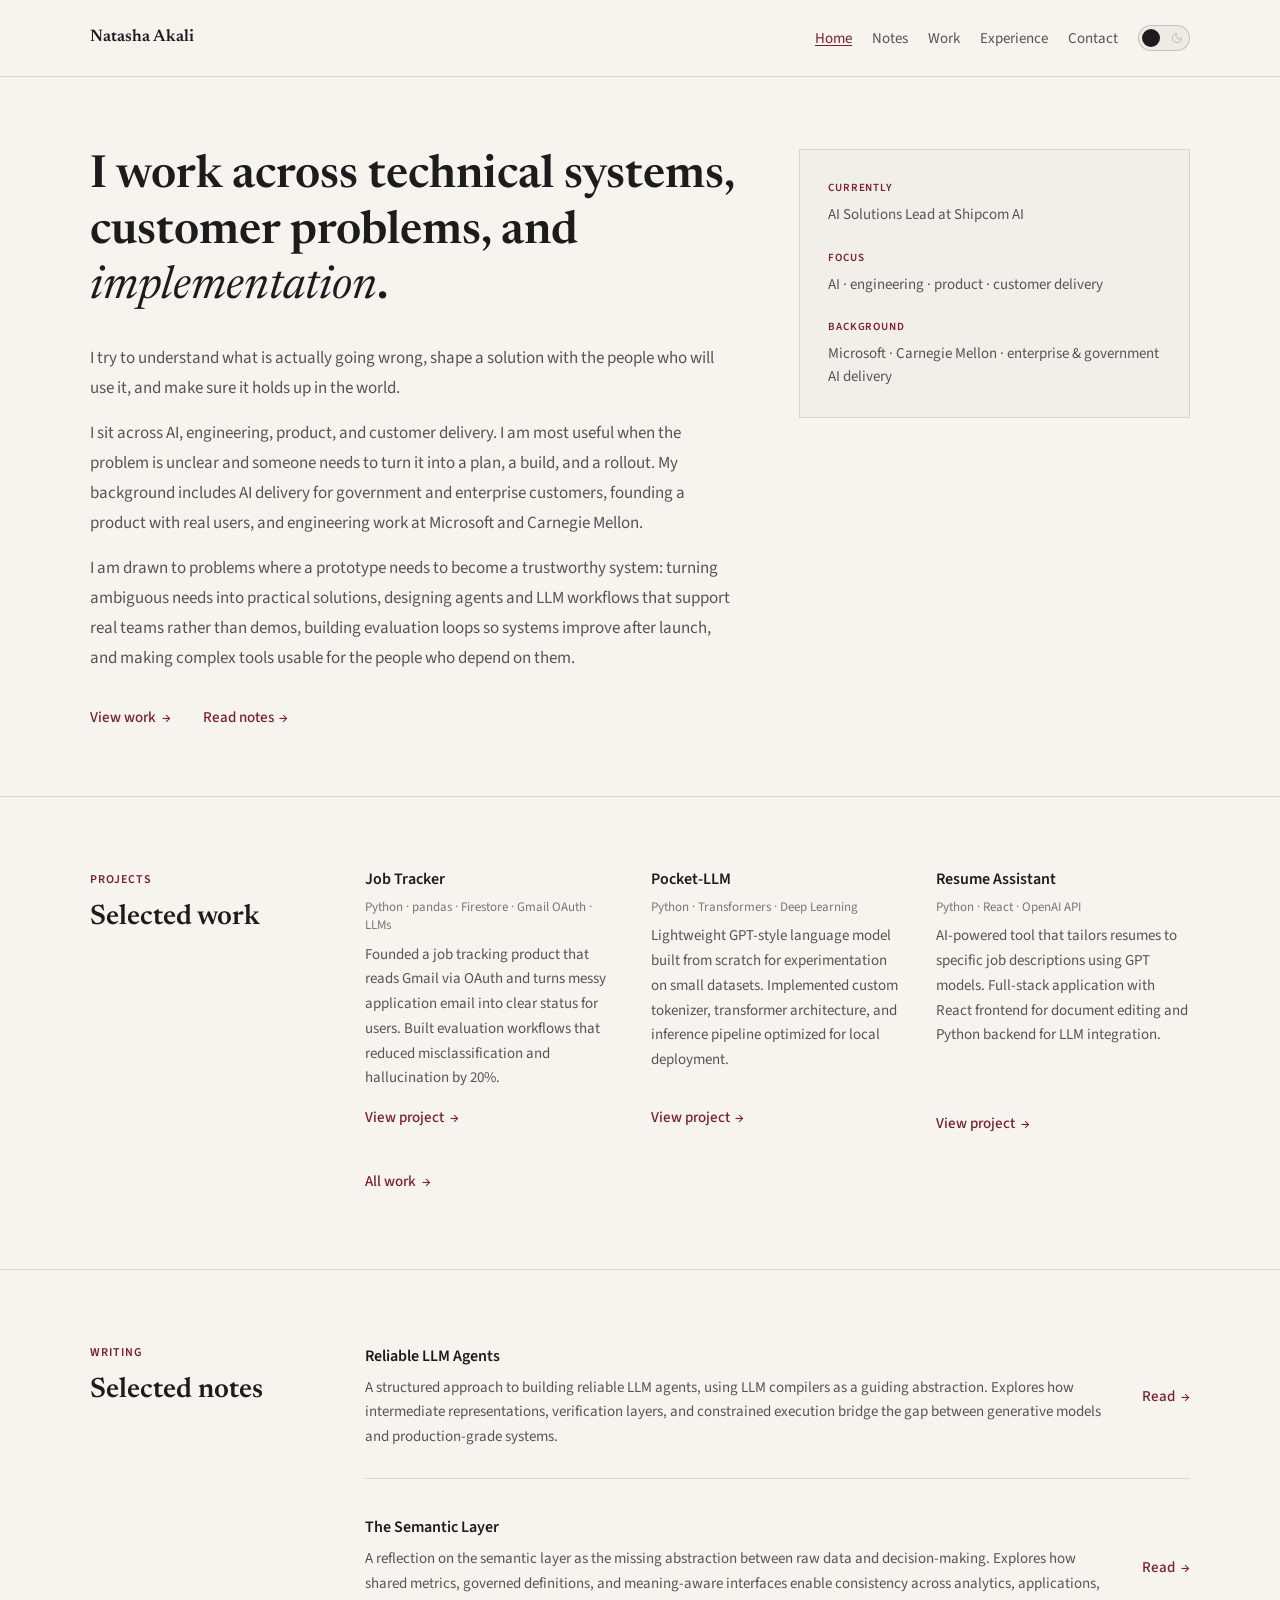
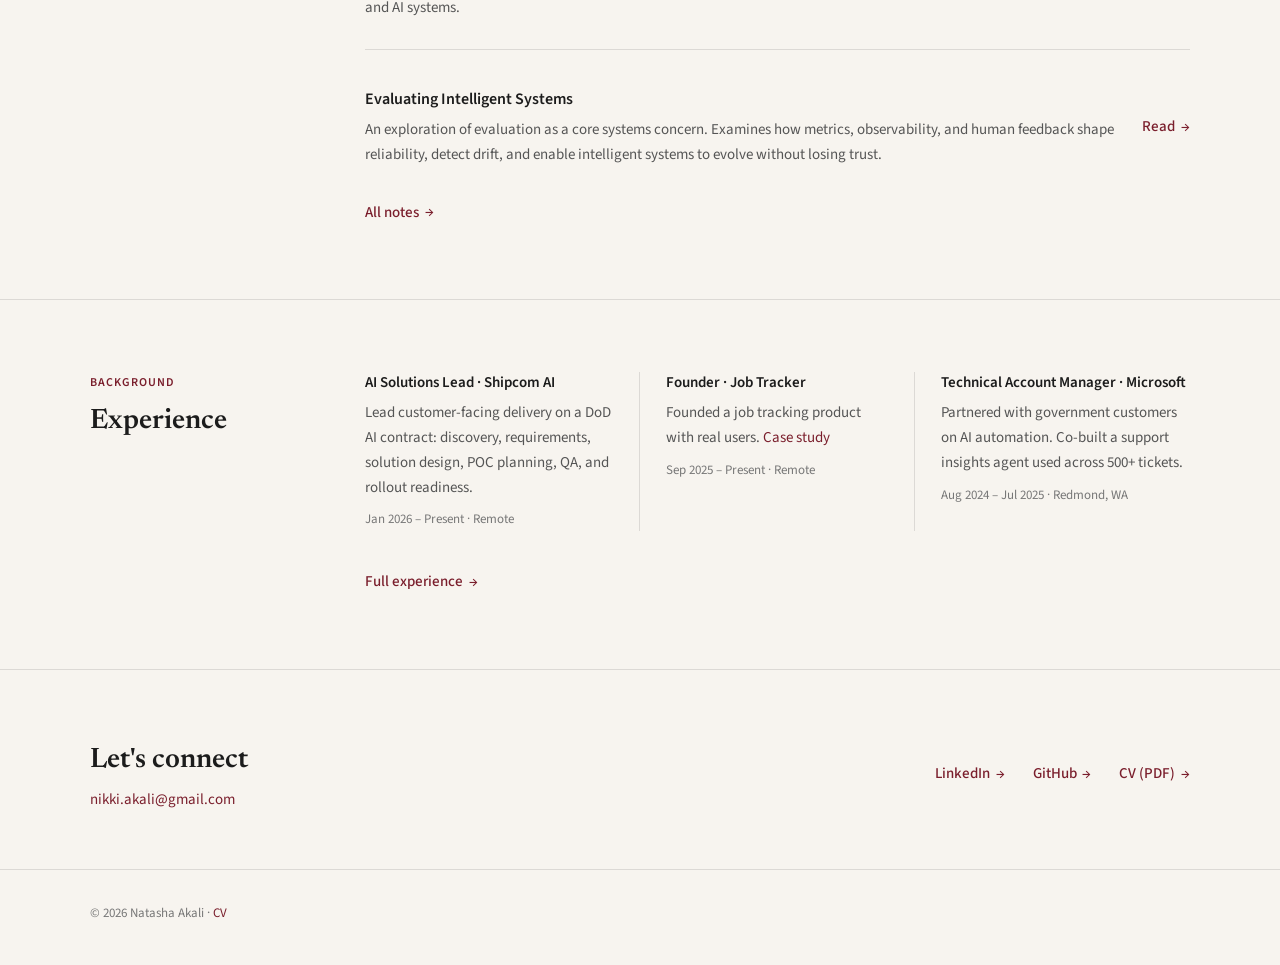
==== commit 4dd35e42: "Fixed signature year" ====
--- a/index.html
+++ b/index.html
@@ -194,7 +194,7 @@
 
     <footer class="site-footer">
         <div class="shell">
-            <p>&copy; 2025 Natasha Akali · <a href="assets/resume.pdf" download>CV</a></p>
+            <p>&copy; 2026 Natasha Akali · <a href="assets/resume.pdf" download>CV</a></p>
         </div>
     </footer>
 
--- a/css/site.css
+++ b/css/site.css
@@ -432,6 +432,14 @@
 .site-footer a:hover { text-decoration: underline; }
 
 /* Essay / long-form reading */
+.page-reading {
+    --reading-inset: clamp(1rem, 3vw, 1.25rem);
+}
+
+.page-reading .reading {
+    padding: clamp(2.5rem, 6vw, 4rem) 0 var(--space-section);
+}
+
 .reading {
     padding: clamp(2rem, 6vw, 3.5rem) 0 var(--space-section);
 }
@@ -439,6 +447,15 @@
 .reading-layout {
     max-width: calc(var(--width-prose) + 4rem);
     margin: 0 auto;
+}
+
+.page-reading .page-back {
+    font-family: var(--font-sans);
+    letter-spacing: 0.01em;
+}
+
+.page-reading .essay {
+    padding-top: 0.25rem;
 }
 
 .essay {
@@ -456,10 +473,11 @@
 
 .essay-meta {
     font-family: var(--font-sans);
-    font-size: 0.8125rem;
-    font-weight: 500;
-    letter-spacing: 0.04em;
-    color: var(--color-text-subtle);
+    font-size: 0.875rem;
+    font-weight: 400;
+    line-height: 1.5;
+    letter-spacing: 0.01em;
+    color: var(--color-text-muted);
     margin-bottom: clamp(2rem, 4vw, 2.75rem);
     padding-bottom: clamp(1.25rem, 3vw, 1.75rem);
     border-bottom: 1px solid var(--color-border);
@@ -1083,10 +1101,21 @@
         border-right: 1px solid var(--color-border);
     }
 
+    /* Undo 768px two-column padding overrides so dividers sit in even gutters */
+    .impact-item:nth-child(2n) {
+        padding-right: clamp(1.25rem, 2vw, 1.75rem);
+    }
+
     .impact-item:nth-child(n + 3) {
         margin-top: 0;
         padding-top: 0;
         border-top: none;
+        padding-left: clamp(1.25rem, 2vw, 1.75rem);
+        padding-right: clamp(1.25rem, 2vw, 1.75rem);
+    }
+
+    .impact-item:nth-child(n + 3):last-child {
+        padding-right: 0;
     }
 }
 
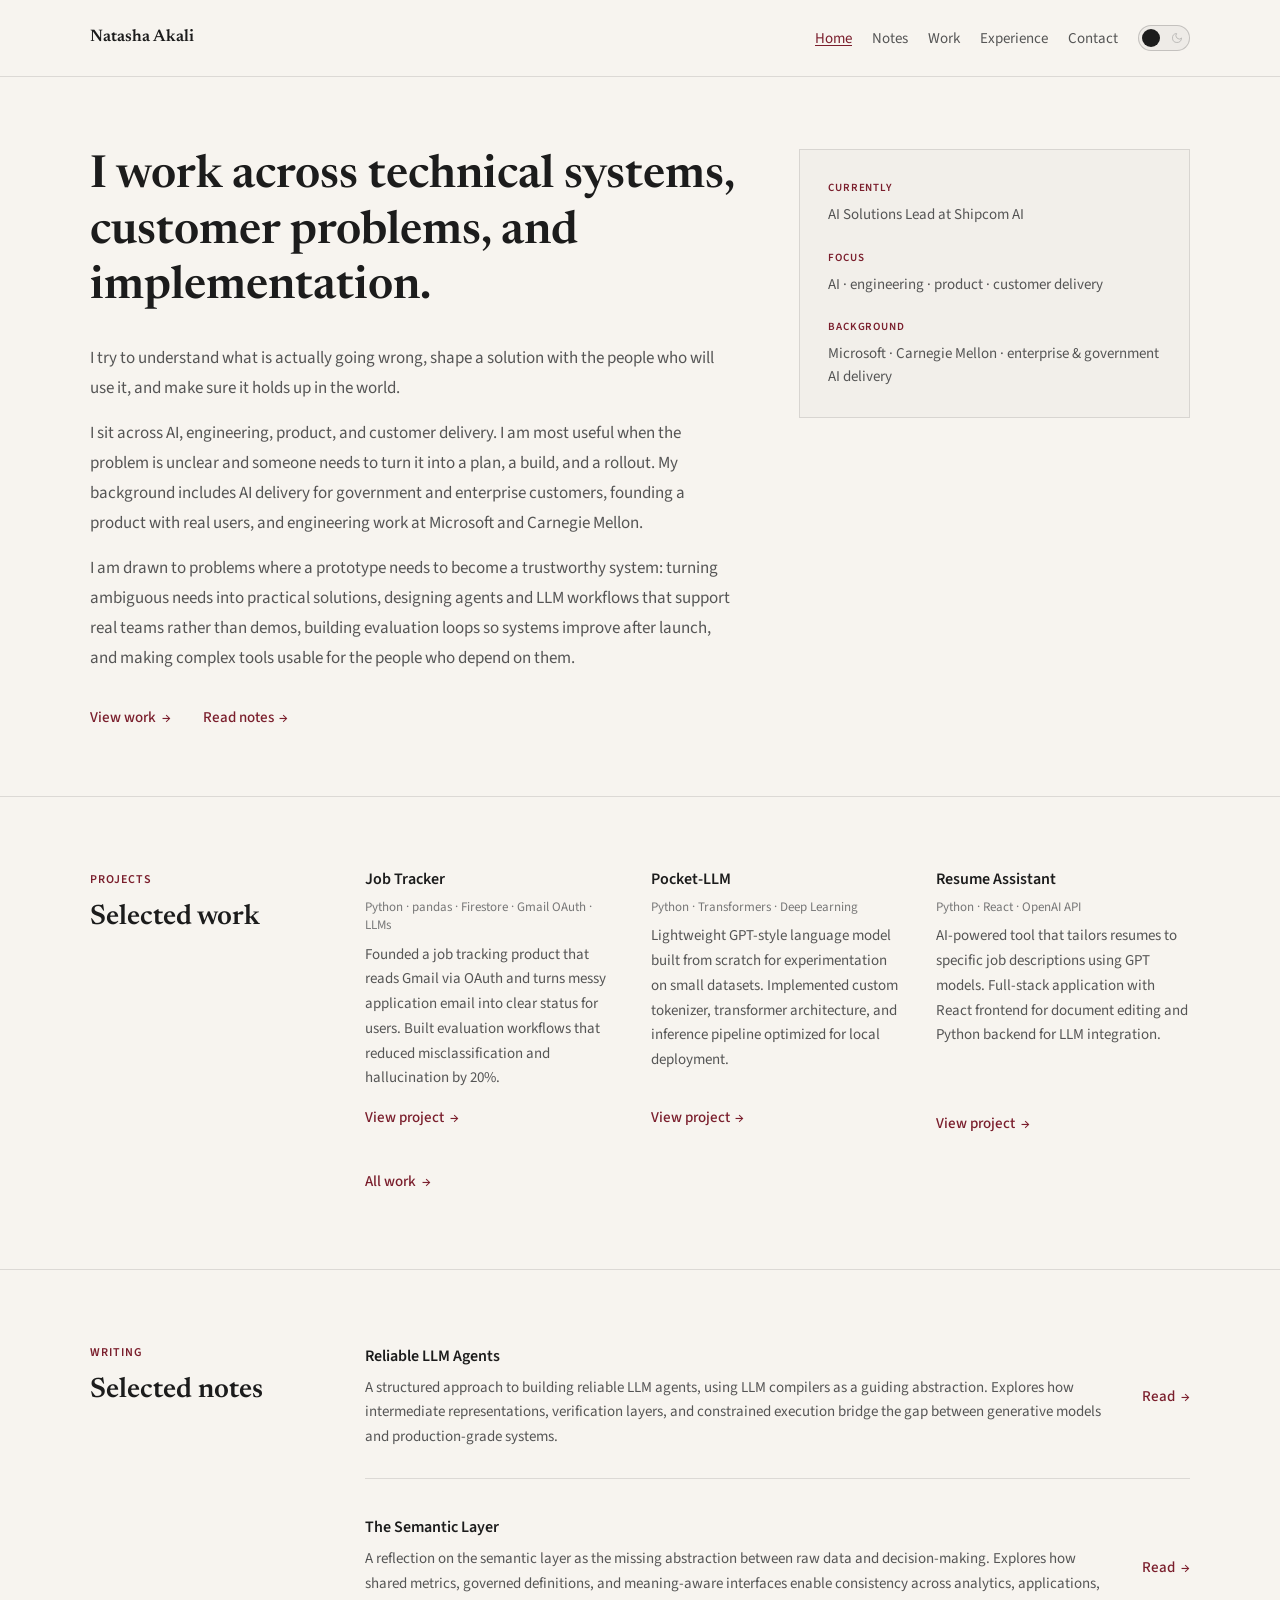
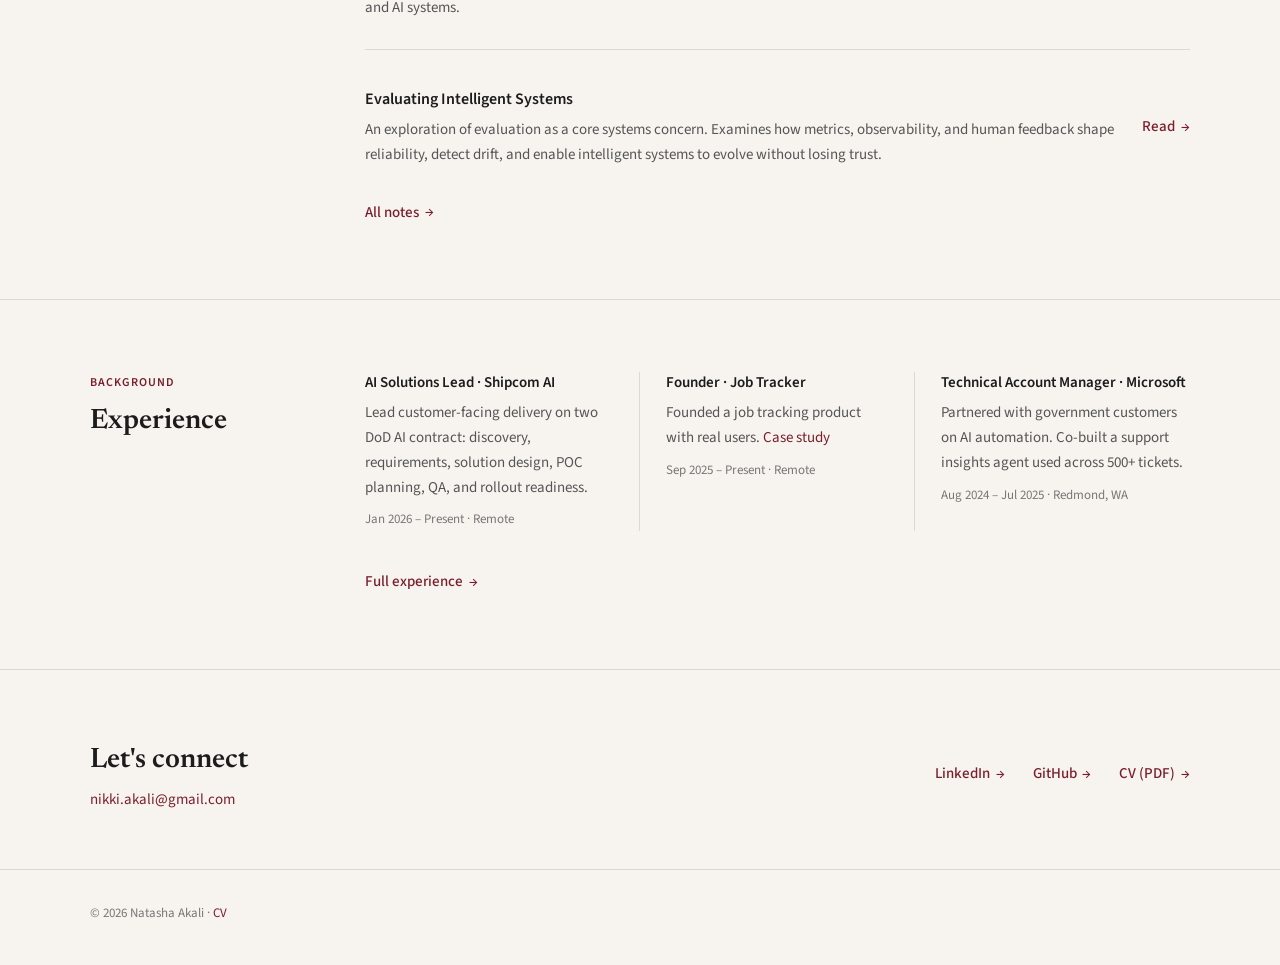
==== commit afc37fc6: "Fixed text and resume" ====
--- a/index.html
+++ b/index.html
@@ -51,7 +51,7 @@
         <section class="home-hero" aria-labelledby="intro-heading">
             <div class="shell home-hero-grid">
                 <div class="home-hero-main">
-                    <h1 id="intro-heading">I work across technical systems, customer problems, and <em>implementation</em>.</h1>
+                    <h1 id="intro-heading">I work across technical systems, customer problems, and implementation.</h1>
                     <div class="home-hero-body">
                         <p>I try to understand what is actually going wrong, shape a solution with the people who will use it, and make sure it holds up in the world.</p>
                         <p>I sit across AI, engineering, product, and customer delivery. I am most useful when the problem is unclear and someone needs to turn it into a plan, a build, and a rollout. My background includes AI delivery for government and enterprise customers, founding a product with real users, and engineering work at Microsoft and Carnegie Mellon.</p>
@@ -158,7 +158,7 @@
                     <ul class="impact-grid">
                         <li class="impact-item">
                             <p class="impact-role">AI Solutions Lead · Shipcom AI</p>
-                            <p class="impact-detail">Lead customer-facing delivery on a DoD AI contract: discovery, requirements, solution design, POC planning, QA, and rollout readiness.</p>
+                            <p class="impact-detail">Lead customer-facing delivery on two DoD AI contract: discovery, requirements, solution design, POC planning, QA, and rollout readiness.</p>
                             <p class="impact-meta">Jan 2026 – Present · Remote</p>
                         </li>
                         <li class="impact-item">
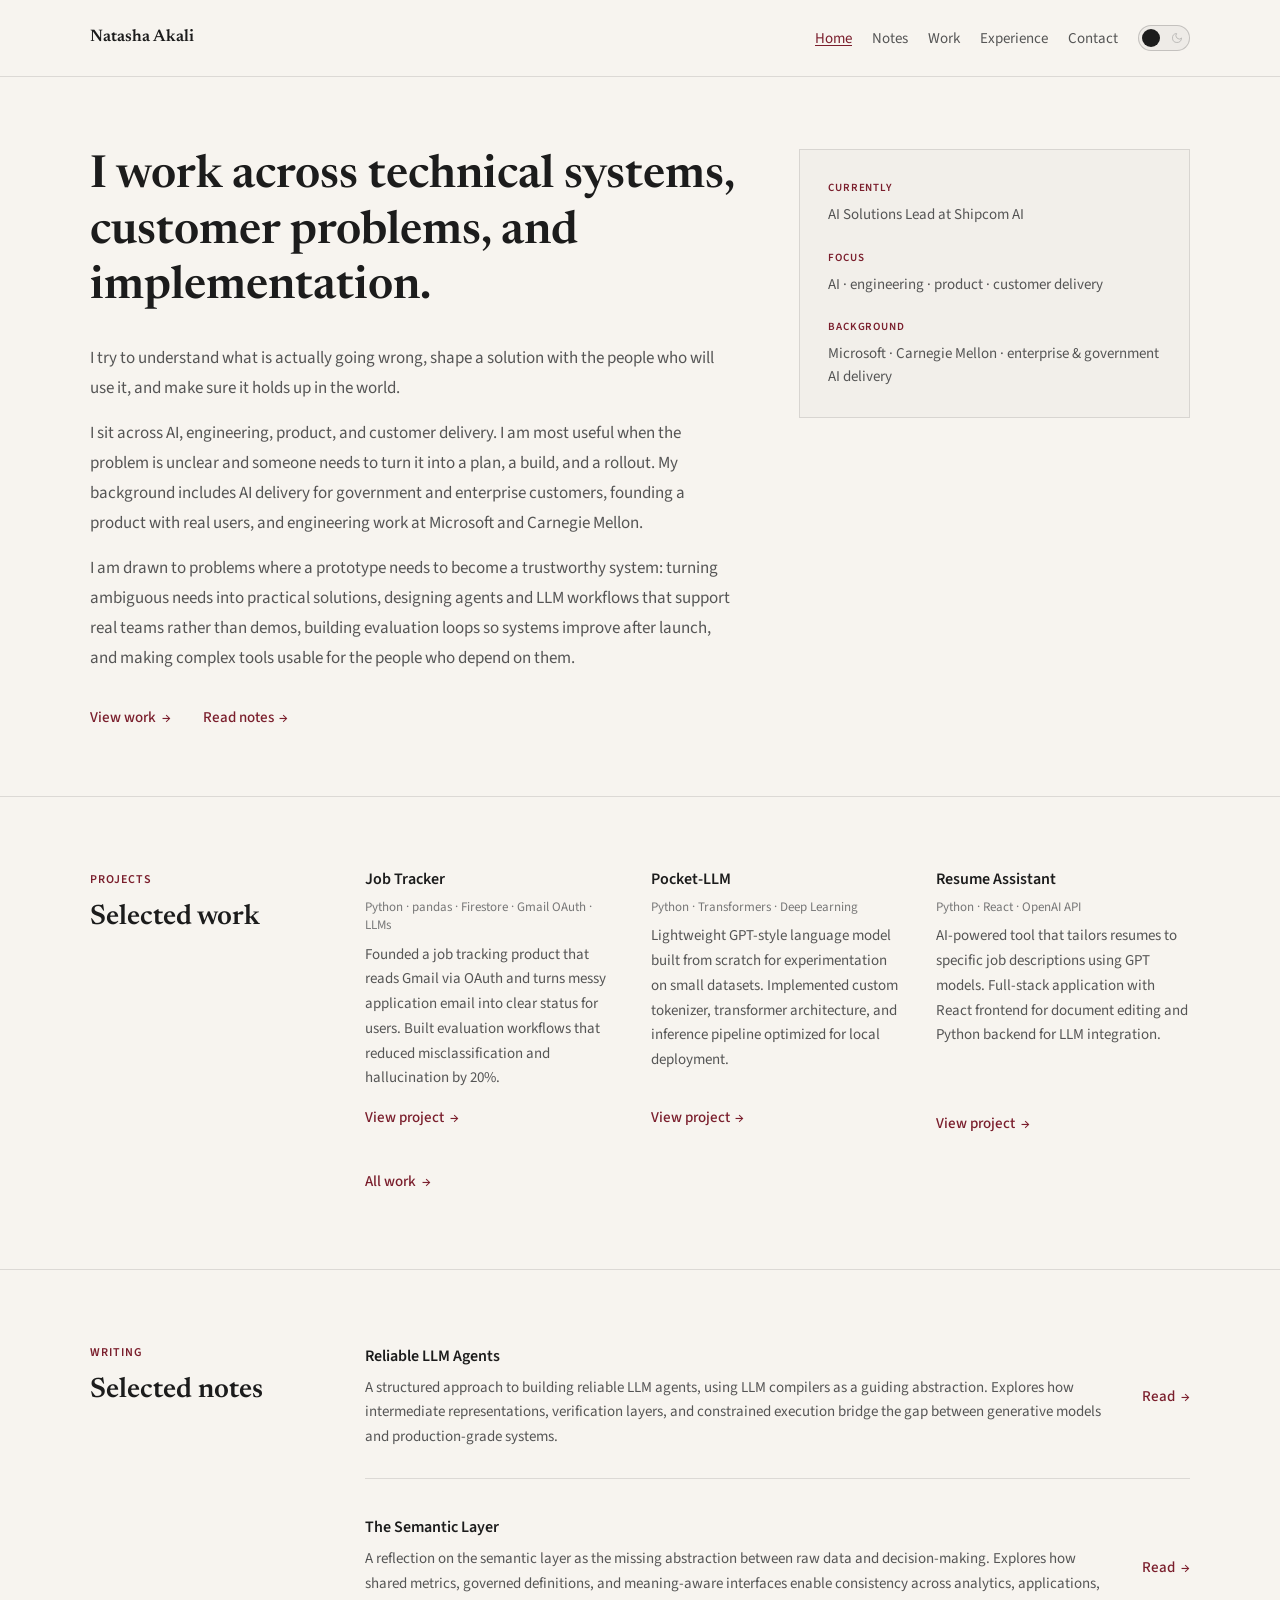
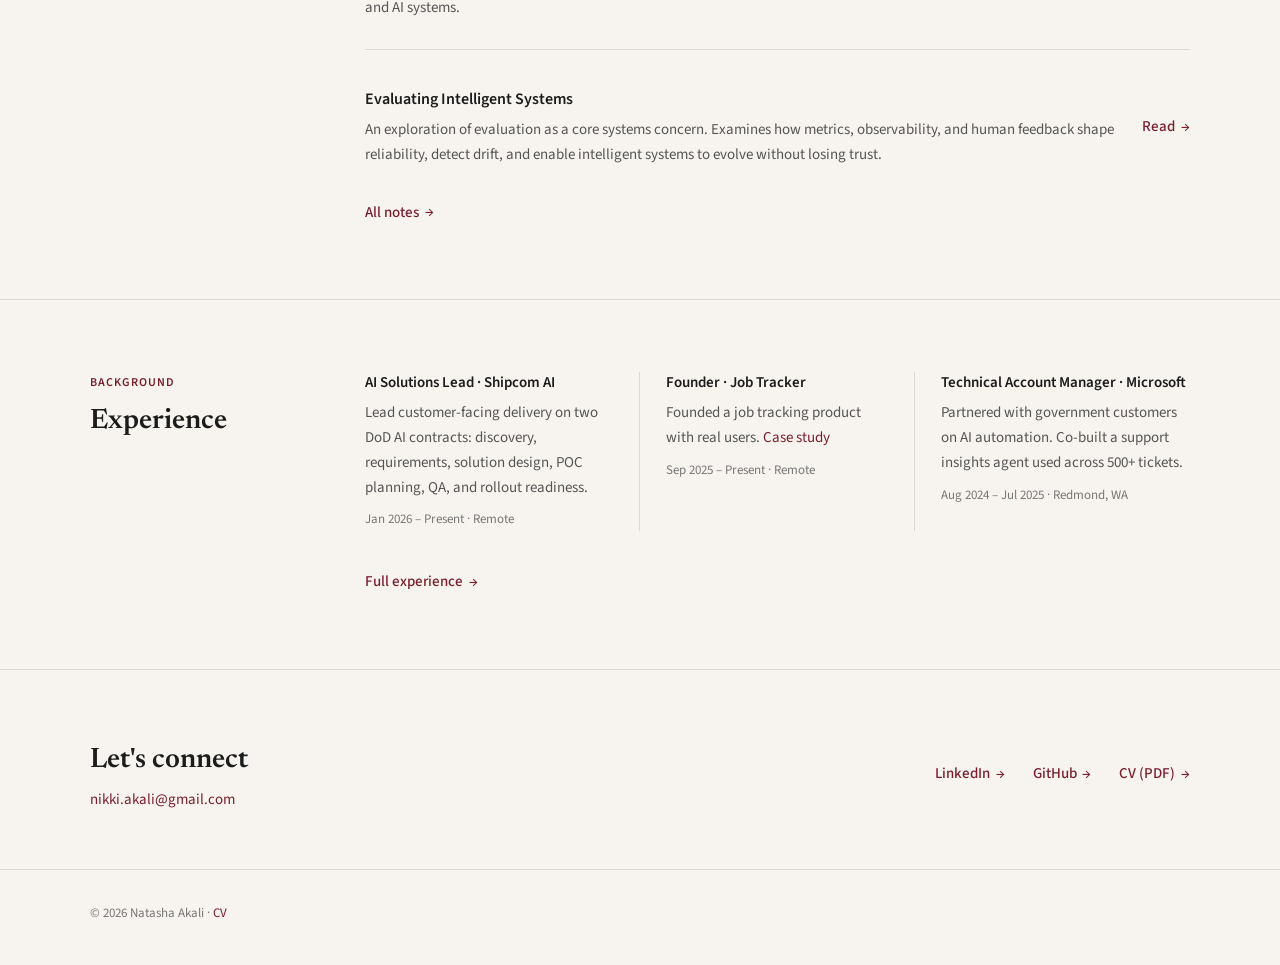
==== commit 3d392999: "Fixed grammar issue" ====
--- a/index.html
+++ b/index.html
@@ -158,7 +158,7 @@
                     <ul class="impact-grid">
                         <li class="impact-item">
                             <p class="impact-role">AI Solutions Lead · Shipcom AI</p>
-                            <p class="impact-detail">Lead customer-facing delivery on two DoD AI contract: discovery, requirements, solution design, POC planning, QA, and rollout readiness.</p>
+                            <p class="impact-detail">Lead customer-facing delivery on two DoD AI contracts: discovery, requirements, solution design, POC planning, QA, and rollout readiness.</p>
                             <p class="impact-meta">Jan 2026 – Present · Remote</p>
                         </li>
                         <li class="impact-item">
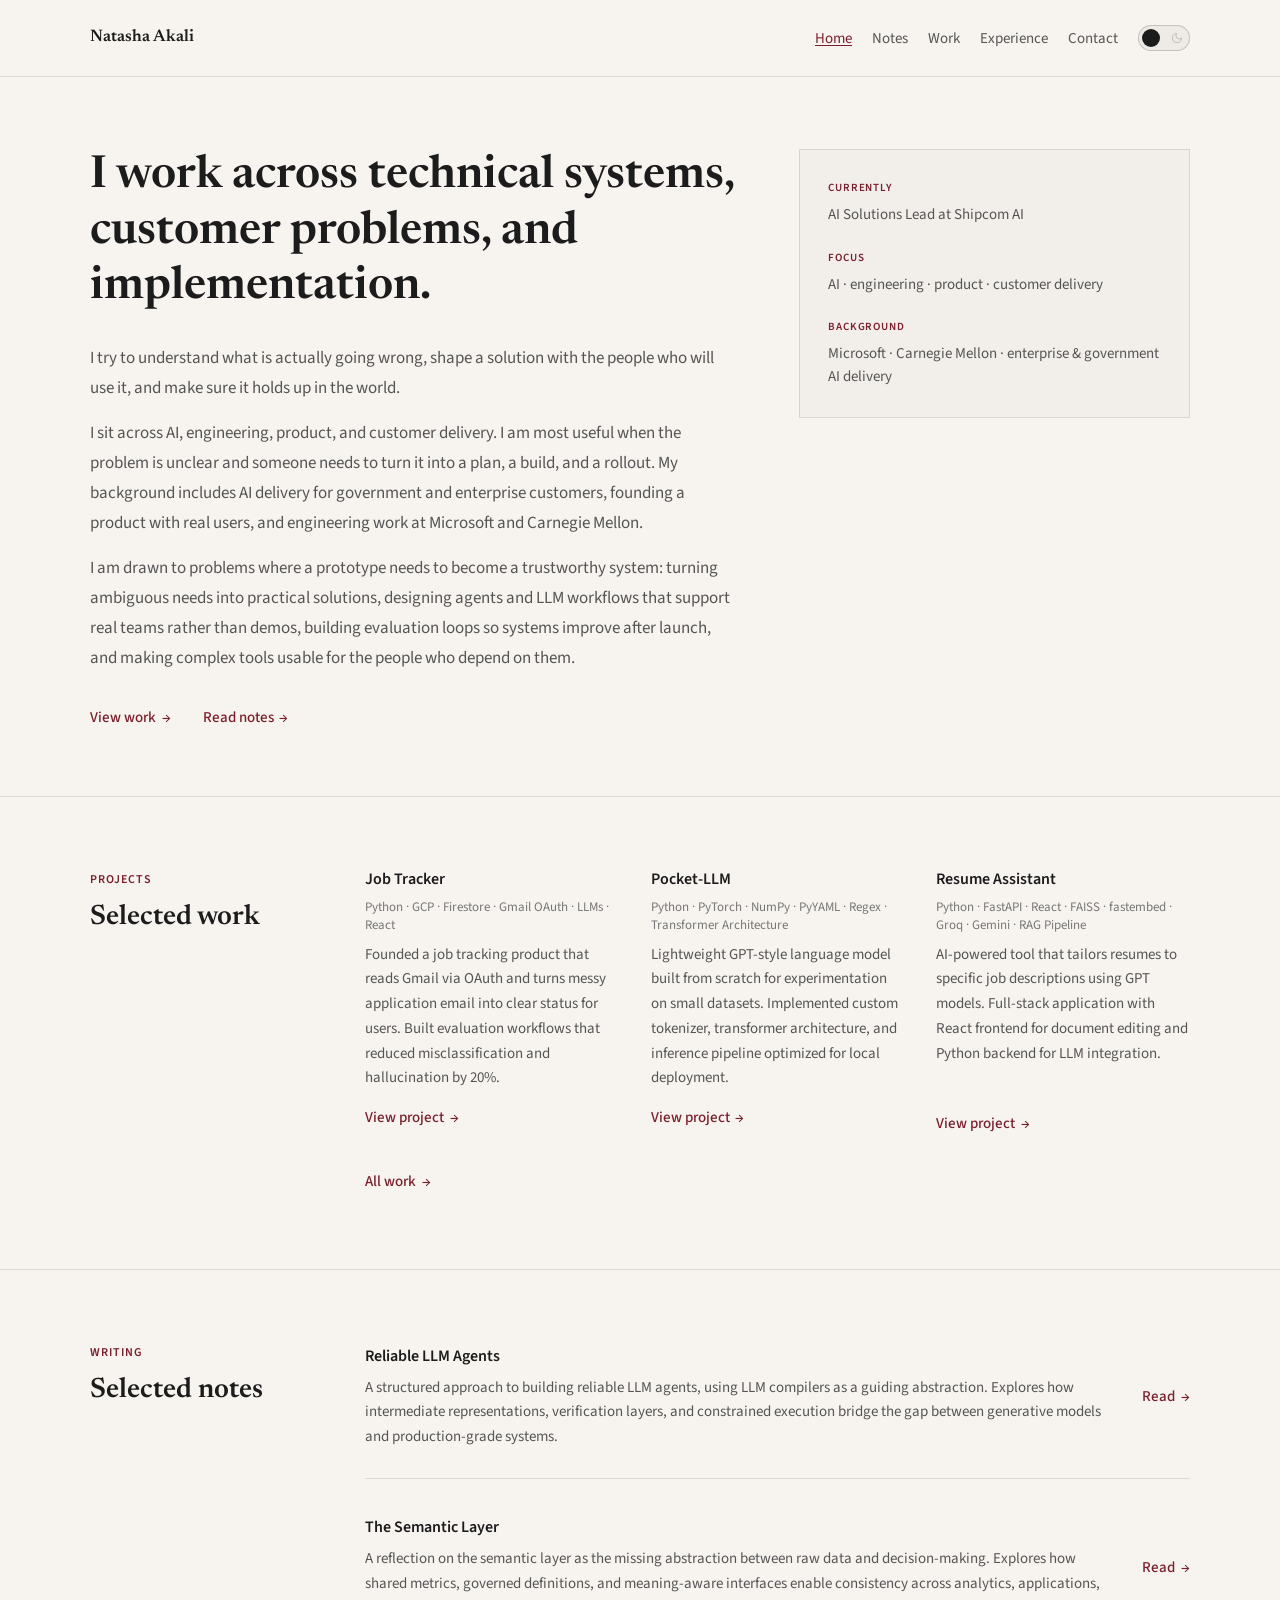
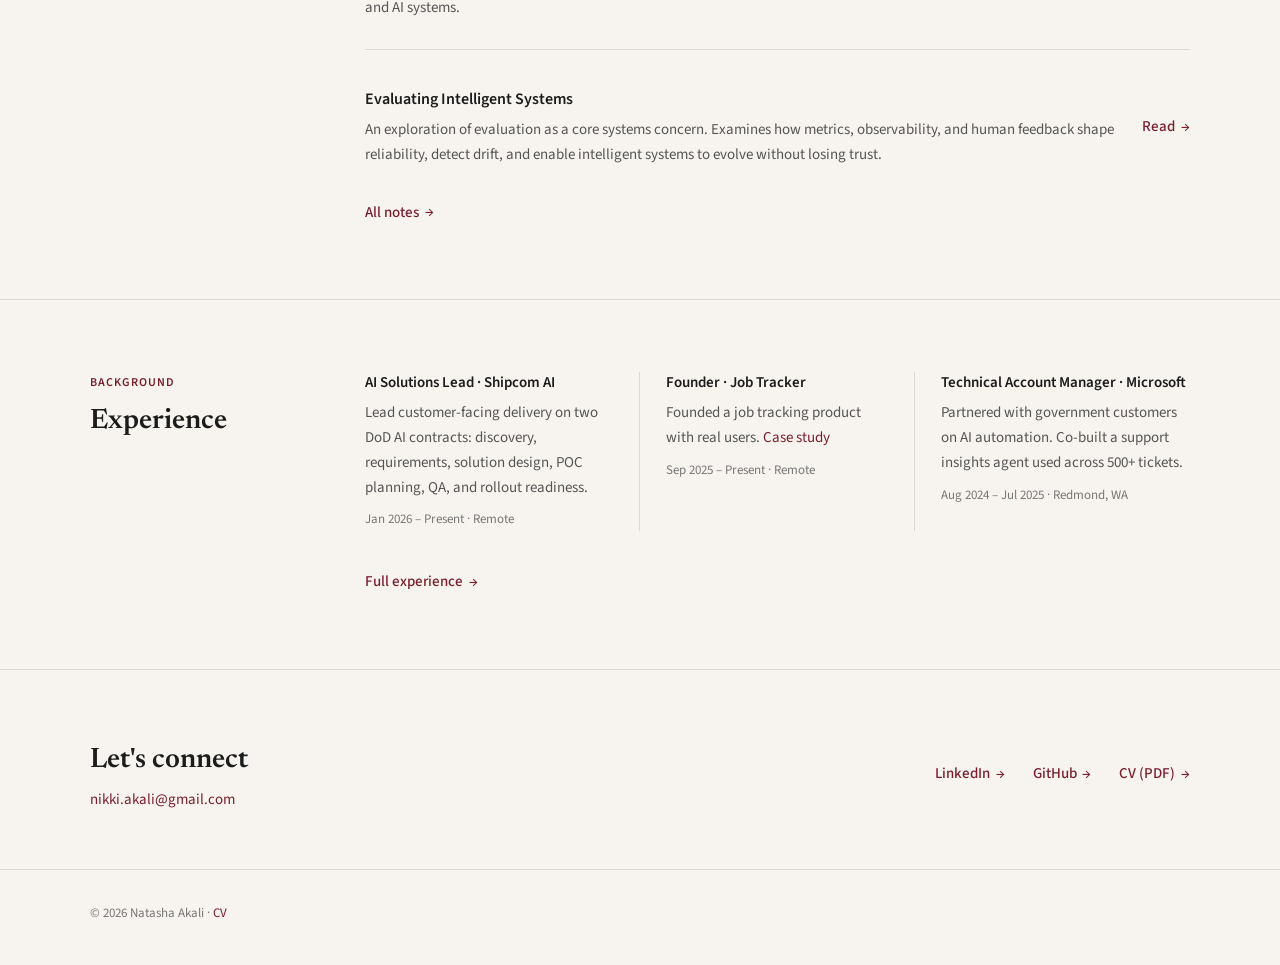
==== commit 861d983d: "Upgrades implemented" ====
--- a/index.html
+++ b/index.html
@@ -4,6 +4,17 @@
     <meta charset="UTF-8">
     <meta name="viewport" content="width=device-width, initial-scale=1.0">
     <title>Natasha Akali</title>
+    <meta name="description" content="Natasha Akali works across AI, engineering, product, and customer delivery—turning ambiguous problems into plans, builds, and rollouts. Selected work, notes, and experience.">
+    <link rel="canonical" href="https://nikkiakali.github.io/">
+    <meta property="og:type" content="website">
+    <meta property="og:title" content="Natasha Akali">
+    <meta property="og:description" content="Natasha Akali works across AI, engineering, product, and customer delivery—turning ambiguous problems into plans, builds, and rollouts.">
+    <meta property="og:url" content="https://nikkiakali.github.io/">
+    <meta property="og:site_name" content="Natasha Akali">
+    <meta name="twitter:card" content="summary">
+    <meta name="twitter:title" content="Natasha Akali">
+    <meta name="twitter:description" content="Natasha Akali works across AI, engineering, product, and customer delivery—turning ambiguous problems into plans, builds, and rollouts.">
+    <link rel="icon" href="assets/favicon.svg" type="image/svg+xml">
     <script>
         (function () {
             var stored = localStorage.getItem('theme');
@@ -91,19 +102,19 @@
                     <ul class="project-grid">
                         <li class="project-card">
                             <h3 class="project-card-title"><a href="projects/job-tracker.html">Job Tracker</a></h3>
-                            <p class="project-card-meta">Python · pandas · Firestore · Gmail OAuth · LLMs</p>
+                            <p class="project-card-meta">Python · GCP · Firestore · Gmail OAuth · LLMs · React</p>
                             <p class="project-card-desc">Founded a job tracking product that reads Gmail via OAuth and turns messy application email into clear status for users. Built evaluation workflows that reduced misclassification and hallucination by 20%.</p>
                             <a href="projects/job-tracker.html" class="editorial-link">View project</a>
                         </li>
                         <li class="project-card">
                             <h3 class="project-card-title"><a href="projects/pocket-llm.html">Pocket-LLM</a></h3>
-                            <p class="project-card-meta">Python · Transformers · Deep Learning</p>
+                            <p class="project-card-meta">Python · PyTorch · NumPy · PyYAML · Regex · Transformer Architecture</p>
                             <p class="project-card-desc">Lightweight GPT-style language model built from scratch for experimentation on small datasets. Implemented custom tokenizer, transformer architecture, and inference pipeline optimized for local deployment.</p>
                             <a href="projects/pocket-llm.html" class="editorial-link">View project</a>
                         </li>
                         <li class="project-card">
                             <h3 class="project-card-title"><a href="projects/resume-assistant.html">Resume Assistant</a></h3>
-                            <p class="project-card-meta">Python · React · OpenAI API</p>
+                            <p class="project-card-meta">Python · FastAPI · React · FAISS · fastembed · Groq · Gemini · RAG Pipeline</p>
                             <p class="project-card-desc">AI-powered tool that tailors resumes to specific job descriptions using GPT models. Full-stack application with React frontend for document editing and Python backend for LLM integration.</p>
                             <a href="projects/resume-assistant.html" class="editorial-link">View project</a>
                         </li>
--- a/css/site.css
+++ b/css/site.css
@@ -701,6 +701,10 @@
 }
 
 /* Mobile nav */
+html.nav-open {
+    overflow: hidden;
+}
+
 @media (max-width: 767px) {
     .nav-toggle { display: inline-flex; align-items: center; }
 
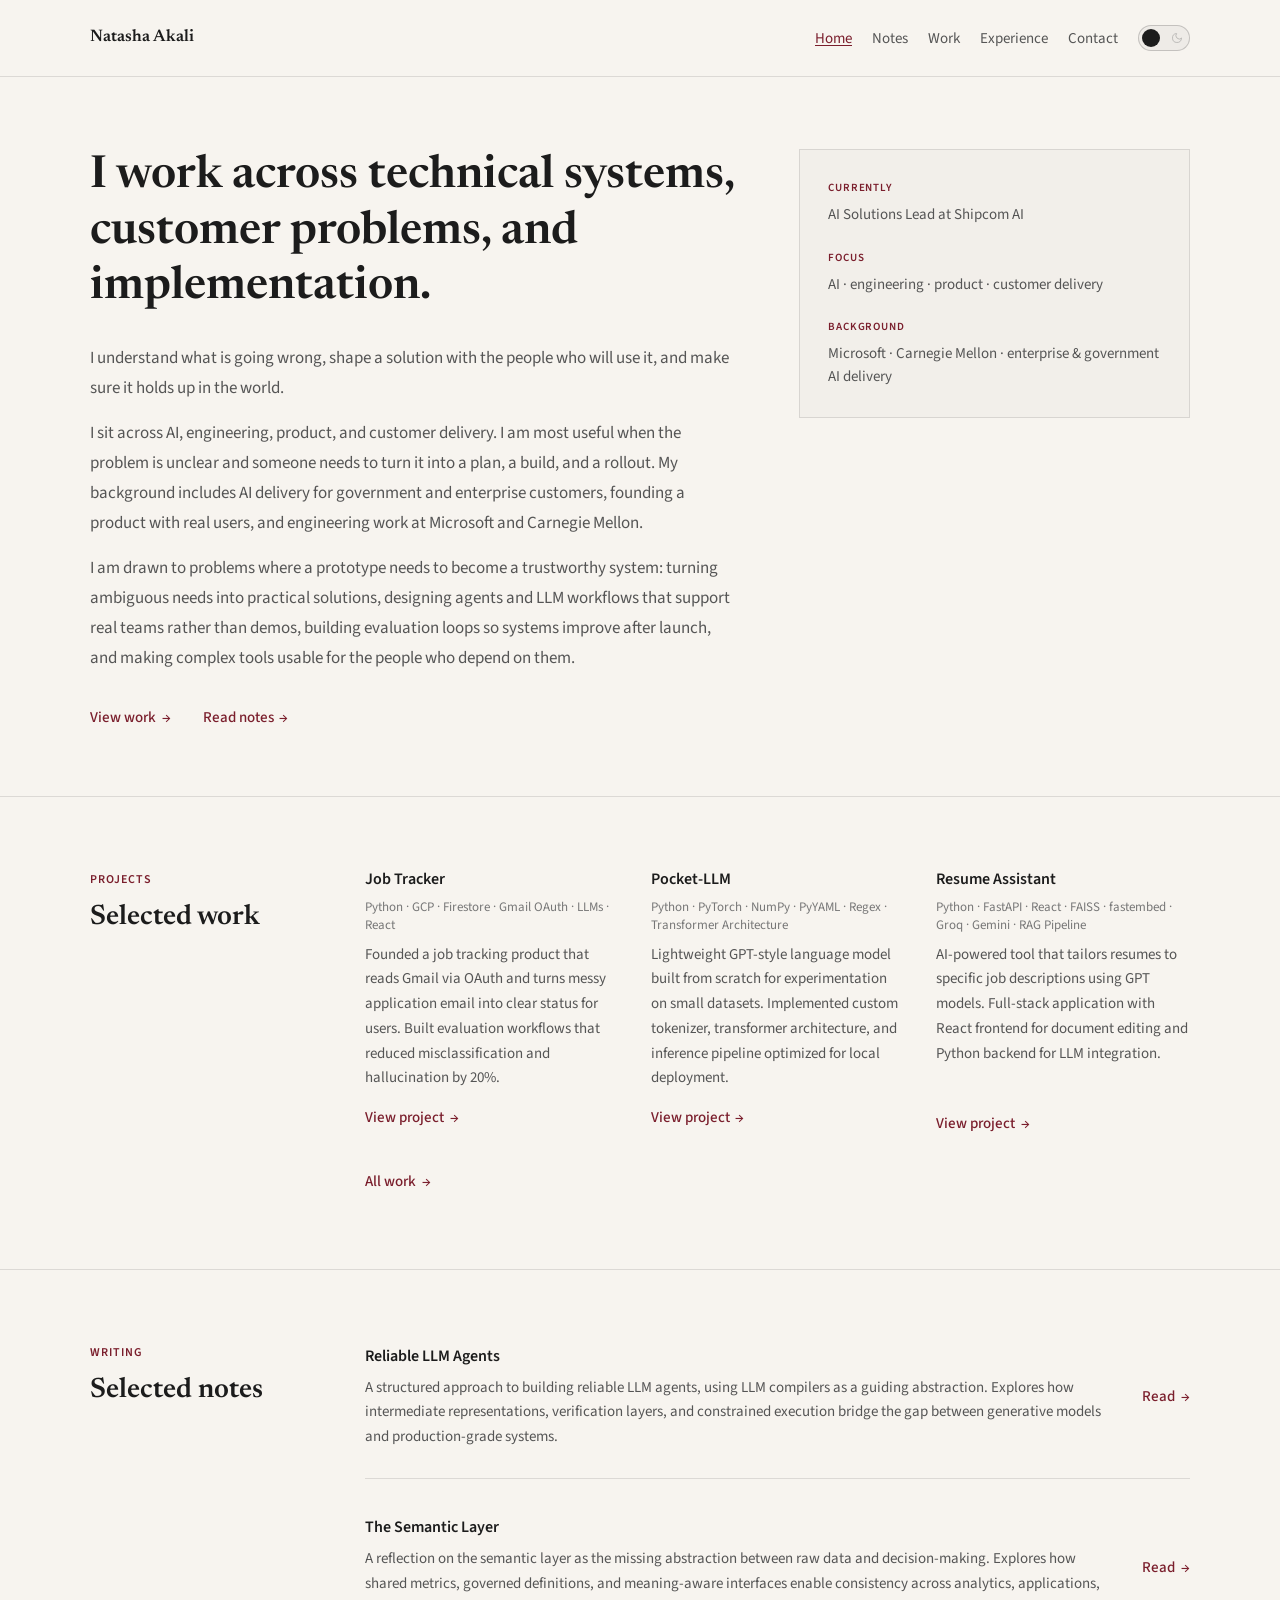
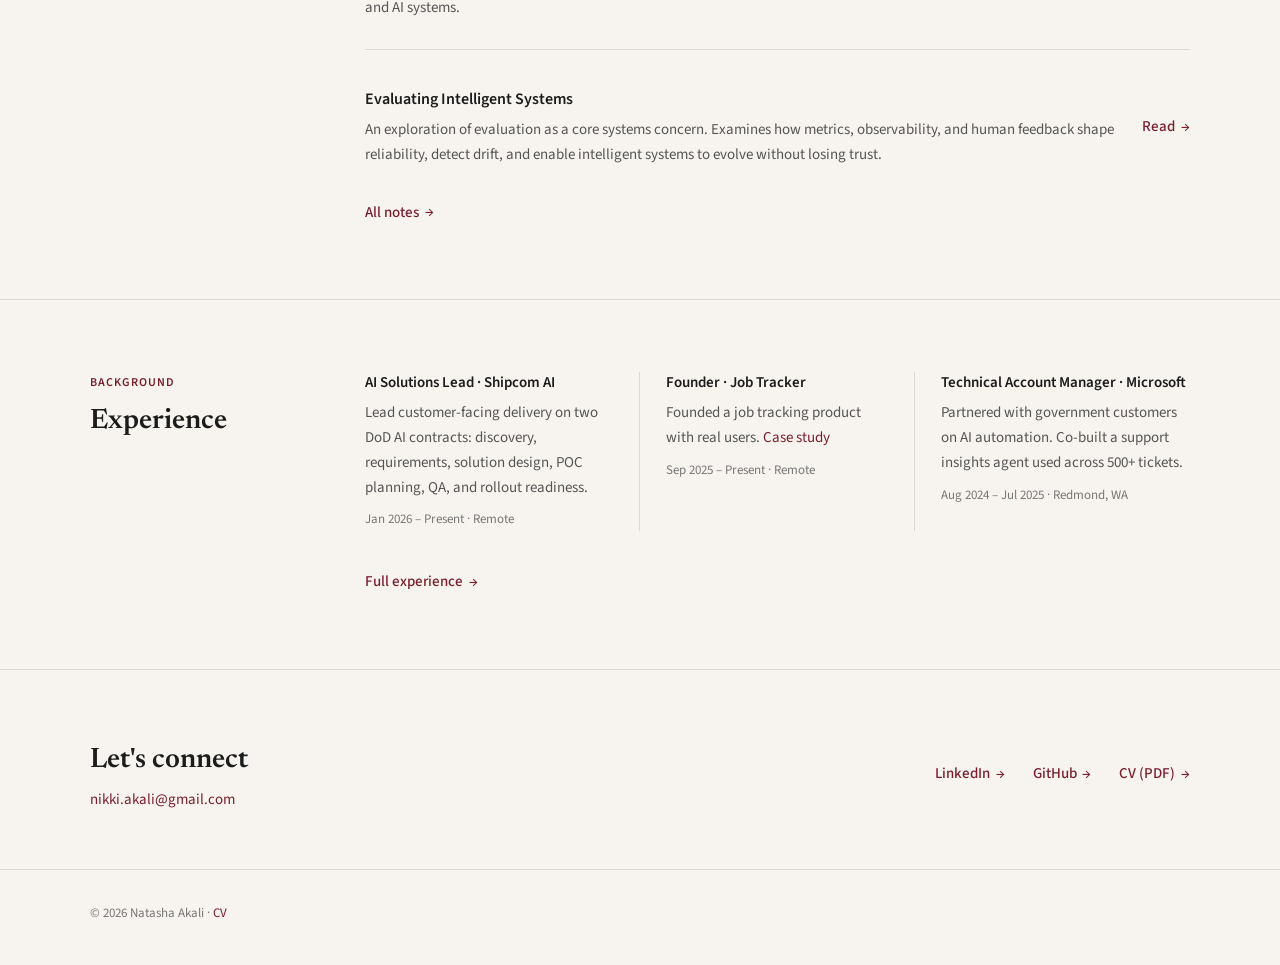
==== commit 5d6c9037: "wording fix" ====
--- a/index.html
+++ b/index.html
@@ -64,7 +64,7 @@
                 <div class="home-hero-main">
                     <h1 id="intro-heading">I work across technical systems, customer problems, and implementation.</h1>
                     <div class="home-hero-body">
-                        <p>I try to understand what is actually going wrong, shape a solution with the people who will use it, and make sure it holds up in the world.</p>
+                        <p>I understand what is going wrong, shape a solution with the people who will use it, and make sure it holds up in the world.</p>
                         <p>I sit across AI, engineering, product, and customer delivery. I am most useful when the problem is unclear and someone needs to turn it into a plan, a build, and a rollout. My background includes AI delivery for government and enterprise customers, founding a product with real users, and engineering work at Microsoft and Carnegie Mellon.</p>
                         <p>I am drawn to problems where a prototype needs to become a trustworthy system: turning ambiguous needs into practical solutions, designing agents and LLM workflows that support real teams rather than demos, building evaluation loops so systems improve after launch, and making complex tools usable for the people who depend on them.</p>
                     </div>
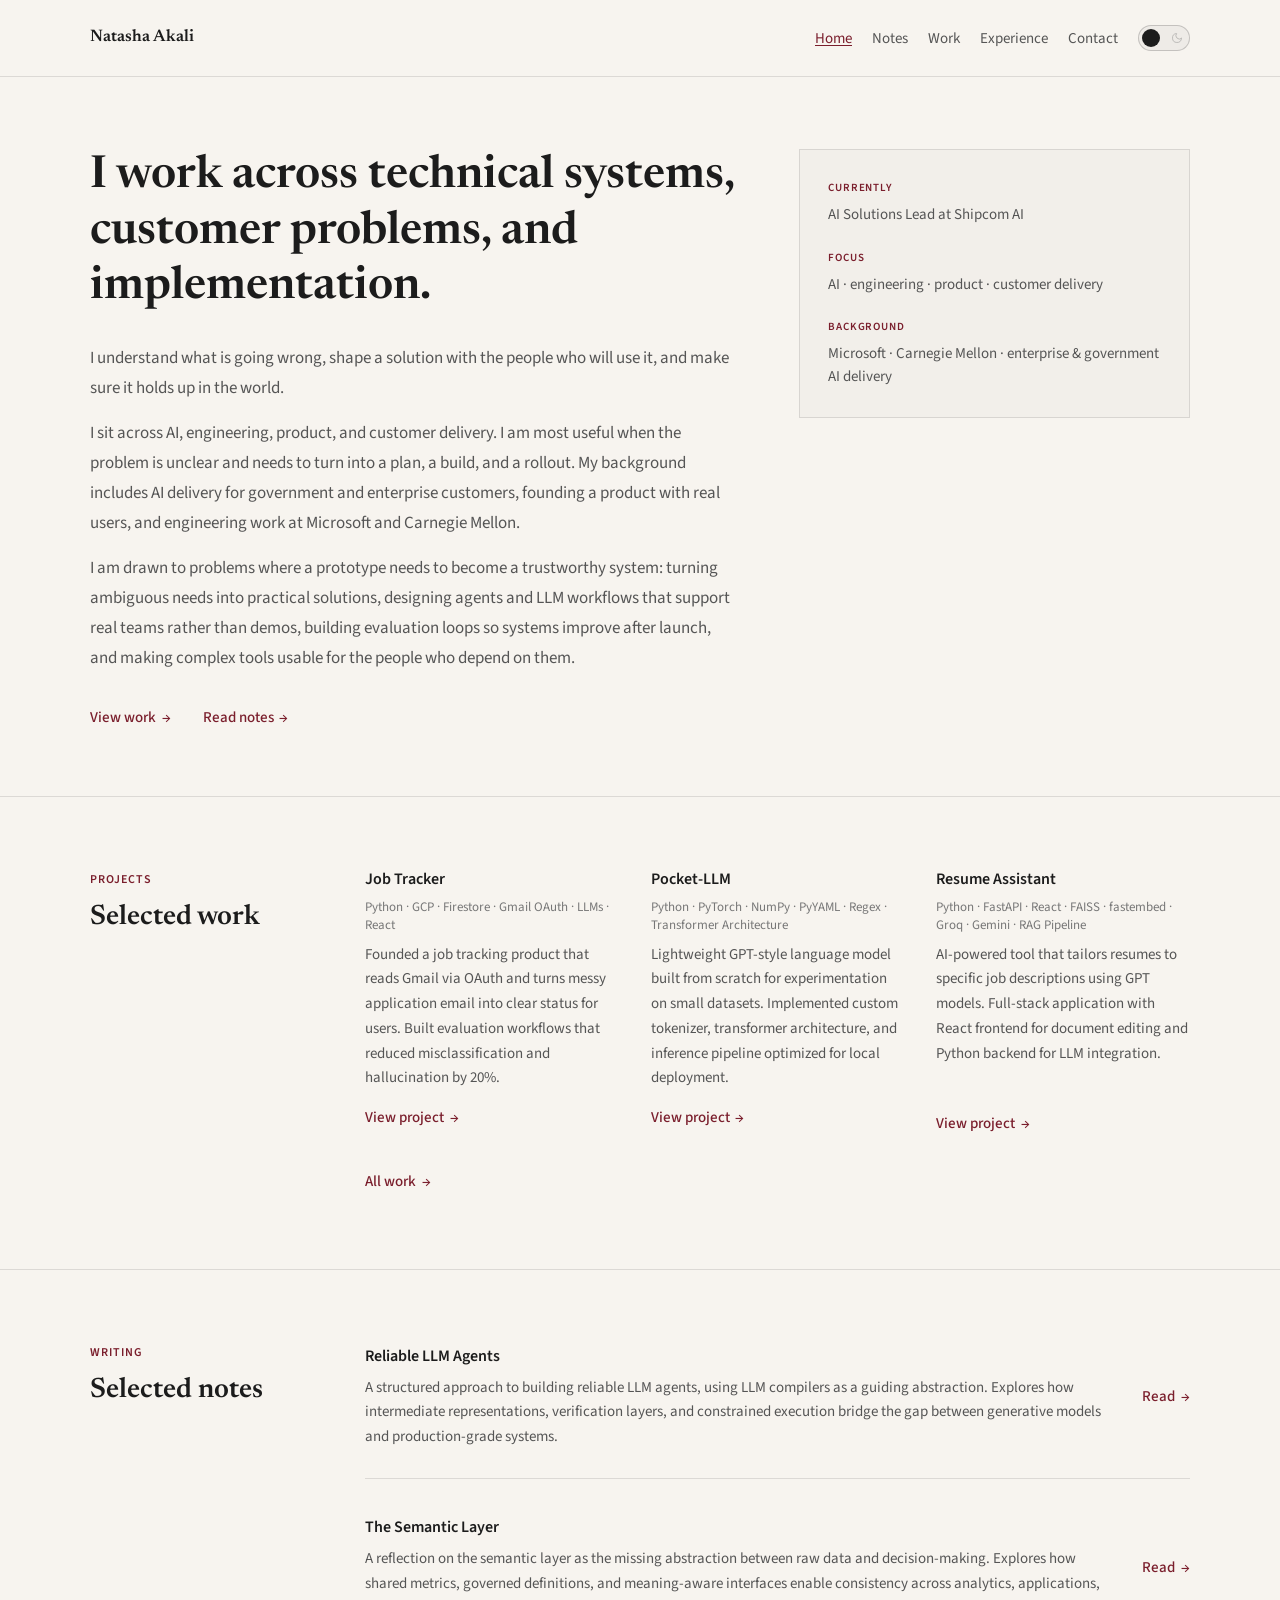
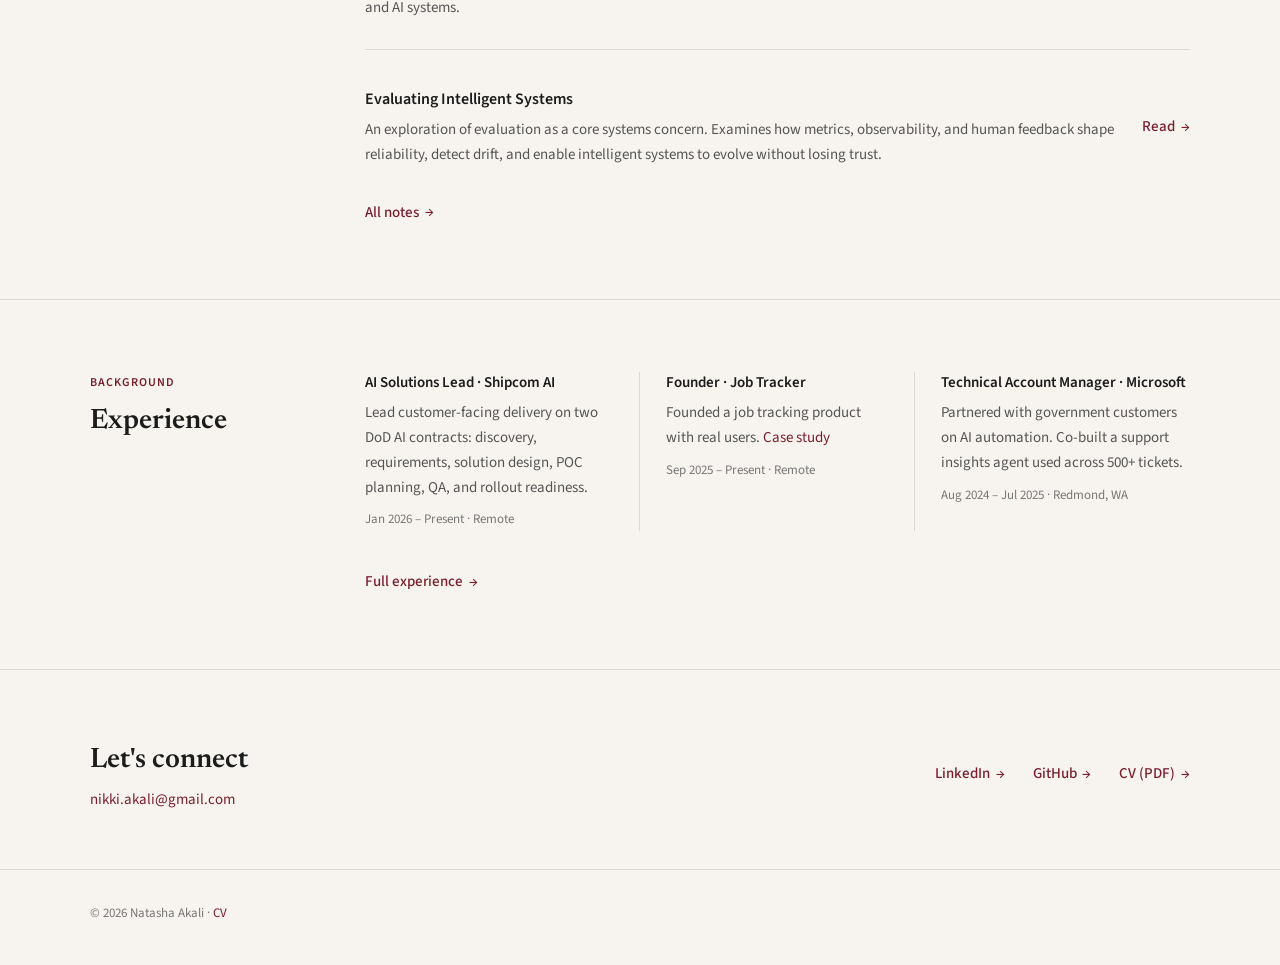
==== commit 043521a6: "More wording edits" ====
--- a/index.html
+++ b/index.html
@@ -65,7 +65,7 @@
                     <h1 id="intro-heading">I work across technical systems, customer problems, and implementation.</h1>
                     <div class="home-hero-body">
                         <p>I understand what is going wrong, shape a solution with the people who will use it, and make sure it holds up in the world.</p>
-                        <p>I sit across AI, engineering, product, and customer delivery. I am most useful when the problem is unclear and someone needs to turn it into a plan, a build, and a rollout. My background includes AI delivery for government and enterprise customers, founding a product with real users, and engineering work at Microsoft and Carnegie Mellon.</p>
+                        <p>I sit across AI, engineering, product, and customer delivery. I am most useful when the problem is unclear and needs to turn into a plan, a build, and a rollout. My background includes AI delivery for government and enterprise customers, founding a product with real users, and engineering work at Microsoft and Carnegie Mellon.</p>
                         <p>I am drawn to problems where a prototype needs to become a trustworthy system: turning ambiguous needs into practical solutions, designing agents and LLM workflows that support real teams rather than demos, building evaluation loops so systems improve after launch, and making complex tools usable for the people who depend on them.</p>
                     </div>
                     <div class="home-hero-links">
